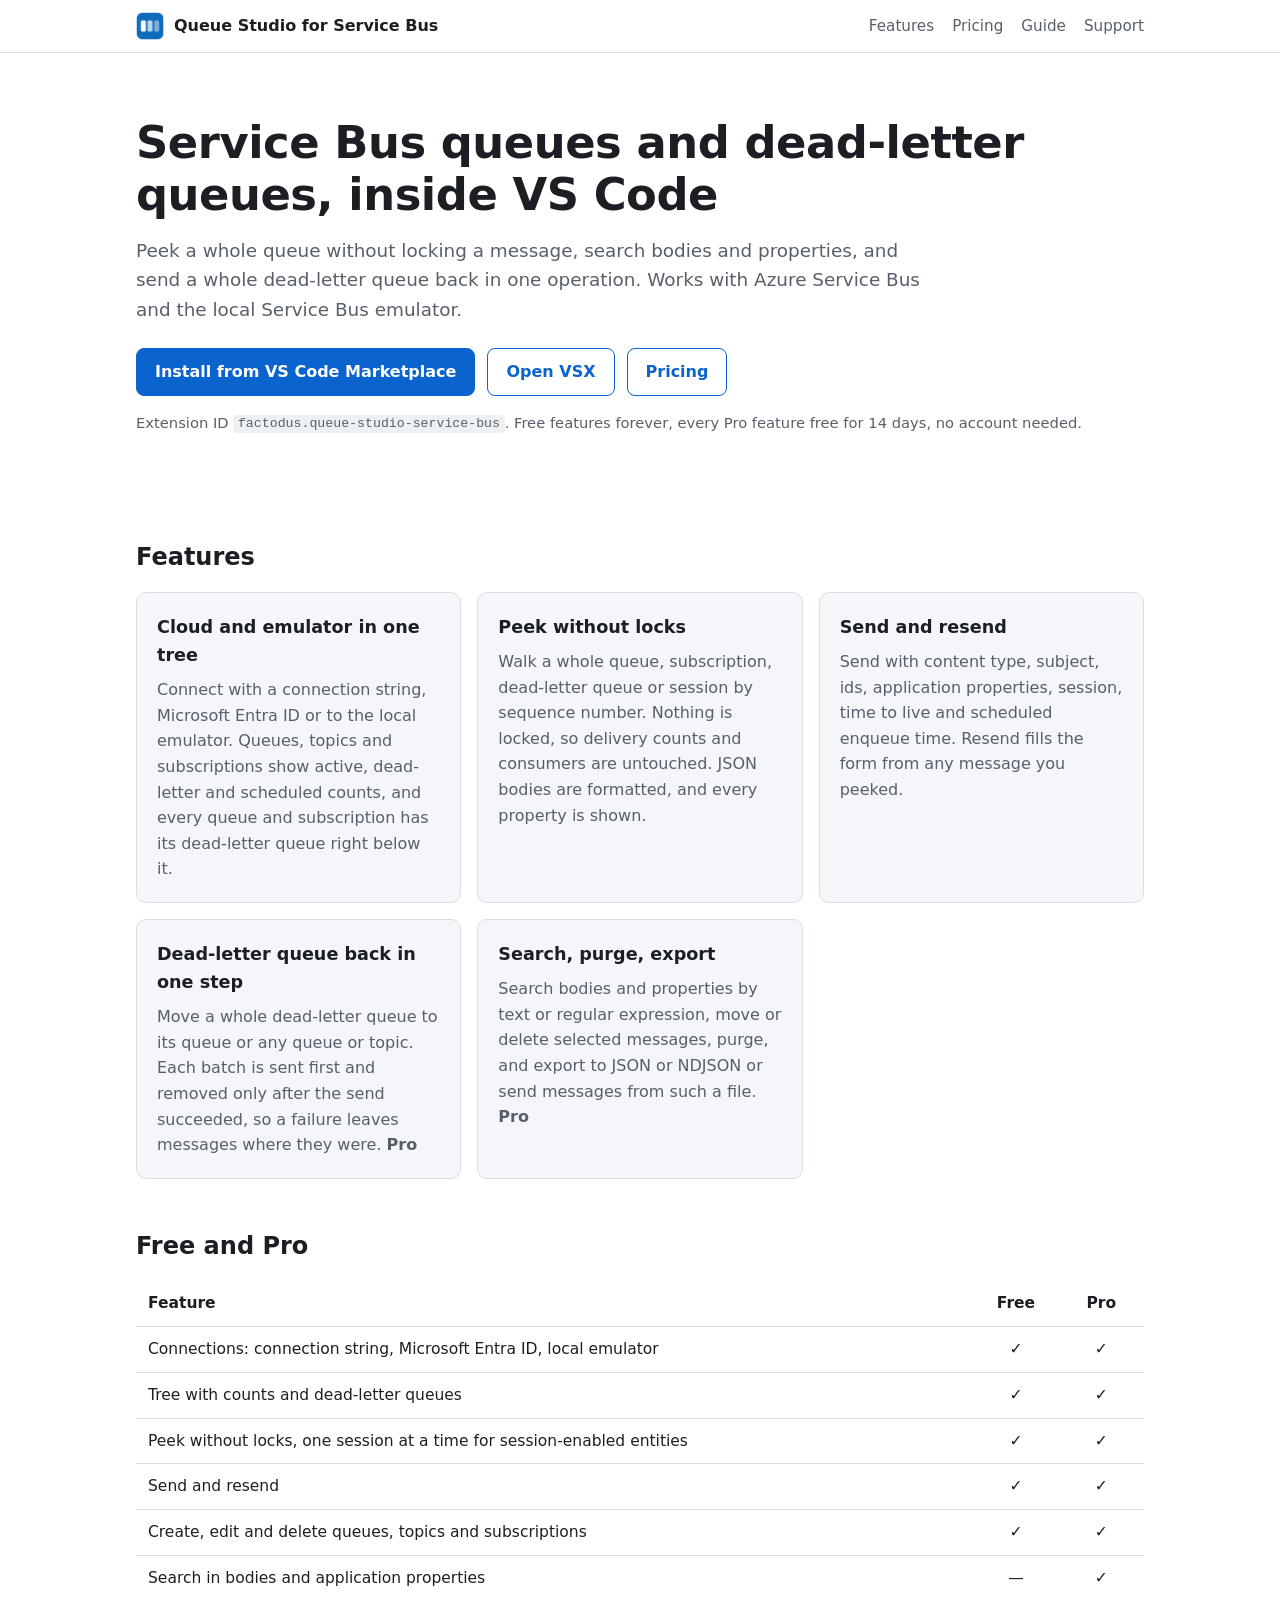
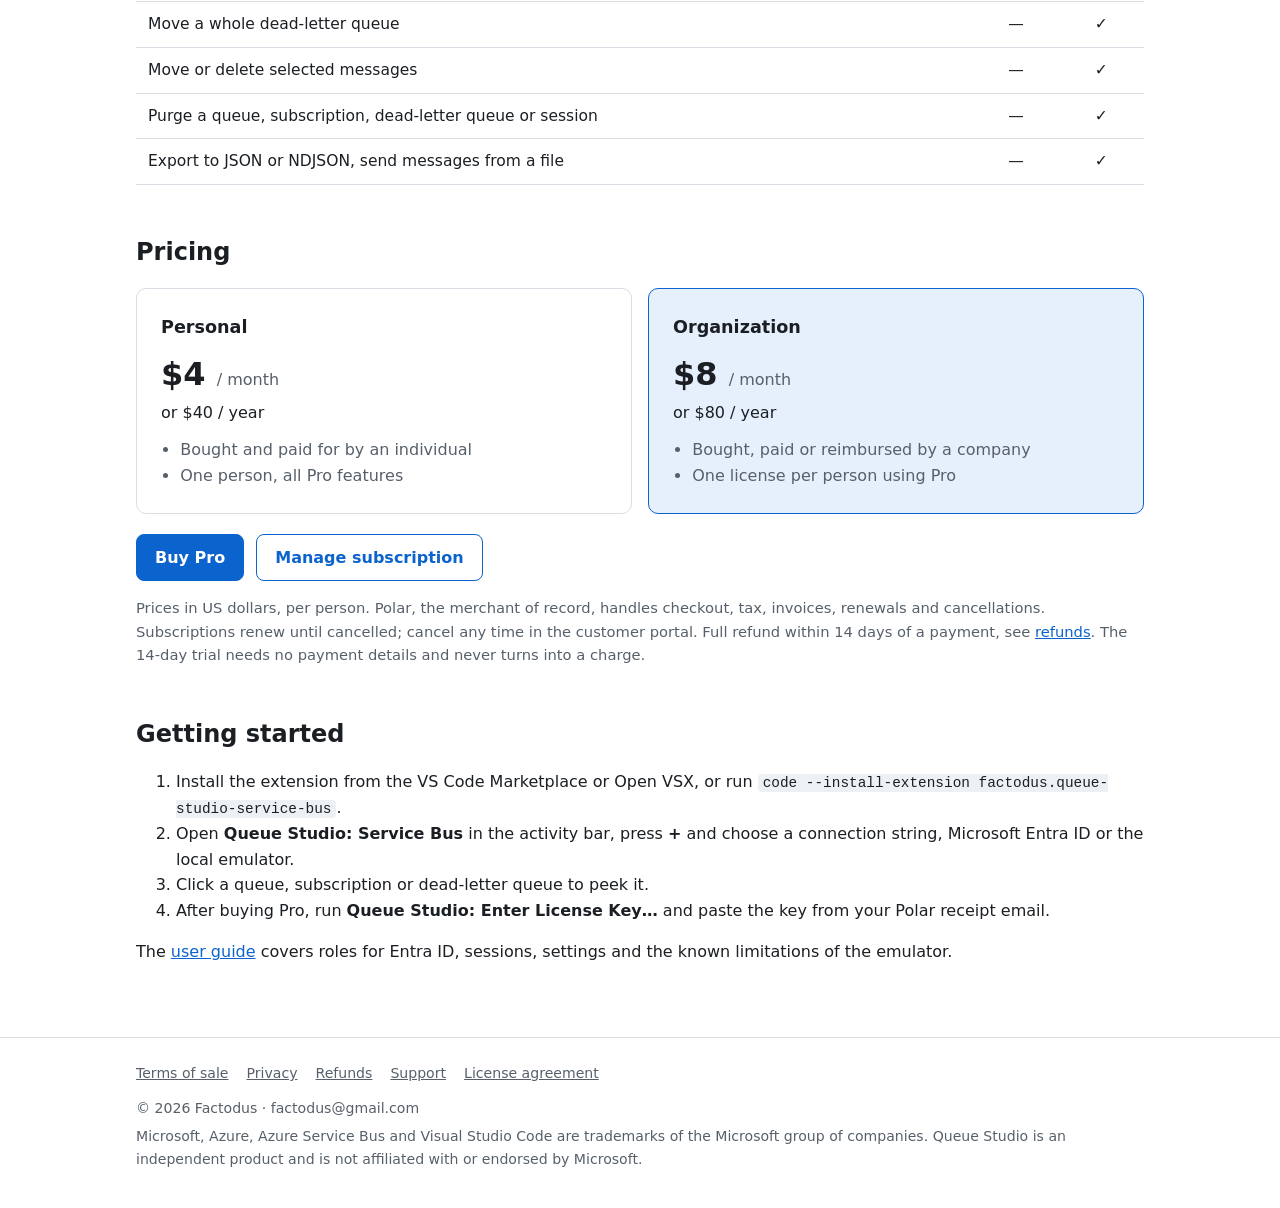
==== docs/servicebus/index.html @ fbdee4c8 "Service Bus website for GitHub Pages from /docs: landing with pricing, terms, privacy, refunds, supp" ====
<!doctype html>
<html lang="en">
<head>
<meta charset="utf-8">
<meta name="viewport" content="width=device-width, initial-scale=1">
<title>Queue Studio for Service Bus</title>
<meta name="description" content="A VS Code extension for Service Bus queues, topics and dead-letter queues: peek without locks, search, and move a whole dead-letter queue back in one operation.">
<link rel="icon" href="icon.png">
<link rel="stylesheet" href="style.css">
</head>
<body>
<header class="site">
  <div class="wrap">
    <a class="brand" href="./"><img src="icon.png" alt="">Queue Studio for Service Bus</a>
    <nav class="site">
      <a href="#features">Features</a>
      <a href="#pricing">Pricing</a>
      <a href="https://github.com/drbenzin/queue-studio-docs/blob/main/servicebus/README.md">Guide</a>
      <a href="support.html">Support</a>
    </nav>
  </div>
</header>

<main>
  <div class="wrap">
    <div class="hero">
      <h1>Service Bus queues and dead-letter queues, inside VS Code</h1>
      <p class="lead">Peek a whole queue without locking a message, search bodies and properties, and send a whole
        dead-letter queue back in one operation. Works with Azure Service Bus and the local Service Bus emulator.</p>
      <div class="actions">
        <a class="button primary" href="https://marketplace.visualstudio.com/items?itemName=factodus.queue-studio-service-bus">Install from VS Code Marketplace</a>
        <a class="button secondary" href="https://open-vsx.org/extension/factodus/queue-studio-service-bus">Open VSX</a>
        <a class="button secondary" href="#pricing">Pricing</a>
      </div>
      <p class="note">Extension ID <code>factodus.queue-studio-service-bus</code>. Free features forever, every Pro
        feature free for 14 days, no account needed.</p>
    </div>

    <section id="features">
      <h2>Features</h2>
      <div class="features">
        <div class="card">
          <h3>Cloud and emulator in one tree</h3>
          <p>Connect with a connection string, Microsoft Entra ID or to the local emulator. Queues, topics and
            subscriptions show active, dead-letter and scheduled counts, and every queue and subscription has its
            dead-letter queue right below it.</p>
        </div>
        <div class="card">
          <h3>Peek without locks</h3>
          <p>Walk a whole queue, subscription, dead-letter queue or session by sequence number. Nothing is locked, so
            delivery counts and consumers are untouched. JSON bodies are formatted, and every property is shown.</p>
        </div>
        <div class="card">
          <h3>Send and resend</h3>
          <p>Send with content type, subject, ids, application properties, session, time to live and scheduled
            enqueue time. Resend fills the form from any message you peeked.</p>
        </div>
        <div class="card">
          <h3>Dead-letter queue back in one step</h3>
          <p>Move a whole dead-letter queue to its queue or any queue or topic. Each batch is sent first and removed
            only after the send succeeded, so a failure leaves messages where they were. <strong>Pro</strong></p>
        </div>
        <div class="card">
          <h3>Search, purge, export</h3>
          <p>Search bodies and properties by text or regular expression, move or delete selected messages, purge,
            and export to JSON or NDJSON or send messages from such a file. <strong>Pro</strong></p>
        </div>
      </div>
    </section>

    <section id="compare">
      <h2>Free and Pro</h2>
      <div class="table-scroll">
        <table>
          <thead>
            <tr><th>Feature</th><th class="mark">Free</th><th class="mark">Pro</th></tr>
          </thead>
          <tbody>
            <tr><td>Connections: connection string, Microsoft Entra ID, local emulator</td><td class="mark">✓</td><td class="mark">✓</td></tr>
            <tr><td>Tree with counts and dead-letter queues</td><td class="mark">✓</td><td class="mark">✓</td></tr>
            <tr><td>Peek without locks, one session at a time for session-enabled entities</td><td class="mark">✓</td><td class="mark">✓</td></tr>
            <tr><td>Send and resend</td><td class="mark">✓</td><td class="mark">✓</td></tr>
            <tr><td>Create, edit and delete queues, topics and subscriptions</td><td class="mark">✓</td><td class="mark">✓</td></tr>
            <tr><td>Search in bodies and application properties</td><td class="mark">—</td><td class="mark">✓</td></tr>
            <tr><td>Move a whole dead-letter queue</td><td class="mark">—</td><td class="mark">✓</td></tr>
            <tr><td>Move or delete selected messages</td><td class="mark">—</td><td class="mark">✓</td></tr>
            <tr><td>Purge a queue, subscription, dead-letter queue or session</td><td class="mark">—</td><td class="mark">✓</td></tr>
            <tr><td>Export to JSON or NDJSON, send messages from a file</td><td class="mark">—</td><td class="mark">✓</td></tr>
          </tbody>
        </table>
      </div>
    </section>

    <section id="pricing">
      <h2>Pricing</h2>
      <div class="plans">
        <div class="plan">
          <h3>Personal</h3>
          <div class="price">$4 <small>/ month</small></div>
          <div>or $40 / year</div>
          <ul>
            <li>Bought and paid for by an individual</li>
            <li>One person, all Pro features</li>
          </ul>
        </div>
        <div class="plan highlight">
          <h3>Organization</h3>
          <div class="price">$8 <small>/ month</small></div>
          <div>or $80 / year</div>
          <ul>
            <li>Bought, paid or reimbursed by a company</li>
            <li>One license per person using Pro</li>
          </ul>
        </div>
      </div>
      <div class="actions">
        <!-- TODO(purchase-url): replace href with production.purchaseUrl from licensing.config.json of queue-studio-vscode once the Polar production checkout link exists. -->
        <a class="button primary" href="#pricing">Buy Pro</a>
        <a class="button secondary" href="https://polar.sh/factodus/portal">Manage subscription</a>
      </div>
      <p class="note">Prices in US dollars, per person. Polar, the merchant of record, handles checkout, tax, invoices,
        renewals and cancellations. Subscriptions renew until cancelled; cancel any time in the customer portal. Full
        refund within 14 days of a payment, see <a href="refunds.html">refunds</a>. The 14-day trial needs no payment
        details and never turns into a charge.</p>
    </section>

    <section id="start">
      <h2>Getting started</h2>
      <ol>
        <li>Install the extension from the VS Code Marketplace or Open VSX, or run
          <code>code --install-extension factodus.queue-studio-service-bus</code>.</li>
        <li>Open <strong>Queue Studio: Service Bus</strong> in the activity bar, press <strong>+</strong> and choose
          a connection string, Microsoft Entra ID or the local emulator.</li>
        <li>Click a queue, subscription or dead-letter queue to peek it.</li>
        <li>After buying Pro, run <strong>Queue Studio: Enter License Key…</strong> and paste the key from your Polar
          receipt email.</li>
      </ol>
      <p>The <a href="https://github.com/drbenzin/queue-studio-docs/blob/main/servicebus/README.md">user guide</a>
        covers roles for Entra ID, sessions, settings and the known limitations of the emulator.</p>
    </section>
  </div>
</main>

<footer class="site">
  <div class="wrap">
    <nav>
      <a href="terms.html">Terms of sale</a>
      <a href="privacy.html">Privacy</a>
      <a href="refunds.html">Refunds</a>
      <a href="support.html">Support</a>
      <a href="https://github.com/drbenzin/queue-studio-docs/blob/main/servicebus/EULA.md">License agreement</a>
    </nav>
    <p>© 2026 Factodus · factodus@gmail.com</p>
    <p>Microsoft, Azure, Azure Service Bus and Visual Studio Code are trademarks of the Microsoft group of companies.
      Queue Studio is an independent product and is not affiliated with or endorsed by Microsoft.</p>
  </div>
</footer>
</body>
</html>
---- docs/servicebus/style.css ----
:root {
  color-scheme: light dark;
  --bg: #ffffff;
  --bg-soft: #f4f6f9;
  --text: #1b1f24;
  --muted: #57606a;
  --border: #d8dee4;
  --accent: #0b63ce;
  --accent-text: #ffffff;
  --accent-soft: #e6f0fc;
  --code-bg: #eef1f4;
  --radius: 10px;
  --max: 1040px;
  --font: system-ui, -apple-system, "Segoe UI", Roboto, "Helvetica Neue", Arial, sans-serif;
  --mono: ui-monospace, SFMono-Regular, Consolas, "Liberation Mono", Menlo, monospace;
}

@media (prefers-color-scheme: dark) {
  :root {
    --bg: #0f1216;
    --bg-soft: #171b21;
    --text: #e6e9ed;
    --muted: #9aa4af;
    --border: #2b323b;
    --accent: #4c9bff;
    --accent-text: #0b1320;
    --accent-soft: #15253a;
    --code-bg: #1d232b;
  }
}

* { box-sizing: border-box; }

html { -webkit-text-size-adjust: 100%; }

body {
  margin: 0;
  background: var(--bg);
  color: var(--text);
  font: 16px/1.6 var(--font);
}

a { color: var(--accent); }

code {
  font-family: var(--mono);
  font-size: 0.9em;
  background: var(--code-bg);
  padding: 0.1em 0.35em;
  border-radius: 4px;
  overflow-wrap: anywhere;
}

.wrap {
  max-width: var(--max);
  margin: 0 auto;
  padding: 0 16px;
}

header.site {
  border-bottom: 1px solid var(--border);
}

header.site .wrap {
  display: flex;
  flex-wrap: wrap;
  align-items: center;
  justify-content: space-between;
  gap: 8px 24px;
  padding-top: 12px;
  padding-bottom: 12px;
}

.brand {
  display: flex;
  align-items: center;
  gap: 10px;
  color: var(--text);
  font-weight: 600;
  text-decoration: none;
}

.brand img { width: 28px; height: 28px; }

nav.site {
  display: flex;
  flex-wrap: wrap;
  gap: 4px 18px;
  font-size: 0.95rem;
}

nav.site a { color: var(--muted); text-decoration: none; }
nav.site a:hover, nav.site a[aria-current="page"] { color: var(--text); }

main { padding: 40px 0 56px; }

.hero { padding: 24px 0 40px; }

.hero h1 {
  font-size: clamp(1.9rem, 5vw, 2.8rem);
  line-height: 1.15;
  margin: 0 0 16px;
  letter-spacing: -0.01em;
}

.hero p.lead {
  font-size: 1.15rem;
  color: var(--muted);
  max-width: 44em;
  margin: 0 0 24px;
}

.actions { display: flex; flex-wrap: wrap; gap: 12px; }

.button {
  display: inline-block;
  padding: 10px 18px;
  border-radius: 8px;
  border: 1px solid var(--accent);
  font-weight: 600;
  text-decoration: none;
  text-align: center;
}

.button.primary { background: var(--accent); color: var(--accent-text); }
.button.secondary { color: var(--accent); background: transparent; }

.note { color: var(--muted); font-size: 0.92rem; }

section { margin-top: 48px; }

h2 { font-size: 1.5rem; margin: 0 0 16px; }
h3 { font-size: 1.1rem; margin: 0 0 8px; }

.features {
  display: grid;
  grid-template-columns: repeat(auto-fit, minmax(260px, 1fr));
  gap: 16px;
}

.card {
  background: var(--bg-soft);
  border: 1px solid var(--border);
  border-radius: var(--radius);
  padding: 20px;
}

.card p { margin: 0; color: var(--muted); }

.table-scroll { overflow-x: auto; }

table {
  width: 100%;
  border-collapse: collapse;
  font-size: 0.97rem;
}

th, td {
  text-align: left;
  padding: 10px 12px;
  border-bottom: 1px solid var(--border);
  vertical-align: top;
}

th { font-weight: 600; }
td.mark, th.mark { text-align: center; width: 5.5em; }

.plans {
  display: grid;
  grid-template-columns: repeat(auto-fit, minmax(260px, 1fr));
  gap: 16px;
  margin-bottom: 20px;
}

.plan {
  border: 1px solid var(--border);
  border-radius: var(--radius);
  padding: 24px;
  display: flex;
  flex-direction: column;
  gap: 8px;
}

.plan.highlight { border-color: var(--accent); background: var(--accent-soft); }

.price { font-size: 2rem; font-weight: 700; line-height: 1.1; }
.price small { font-size: 1rem; font-weight: 400; color: var(--muted); }
.plan ul { margin: 4px 0 0; padding-left: 1.2em; color: var(--muted); }

.doc { max-width: 46em; }
.doc h1 { font-size: clamp(1.7rem, 4vw, 2.2rem); line-height: 1.2; margin: 0 0 8px; }
.doc h2 { margin-top: 32px; font-size: 1.25rem; }
.doc ul, .doc ol { padding-left: 1.3em; }
.doc li { margin: 4px 0; }

footer.site {
  border-top: 1px solid var(--border);
  padding: 24px 0 32px;
  color: var(--muted);
  font-size: 0.88rem;
}

footer.site nav { display: flex; flex-wrap: wrap; gap: 4px 18px; margin-bottom: 12px; }
footer.site a { color: var(--muted); }
footer.site p { margin: 6px 0; }
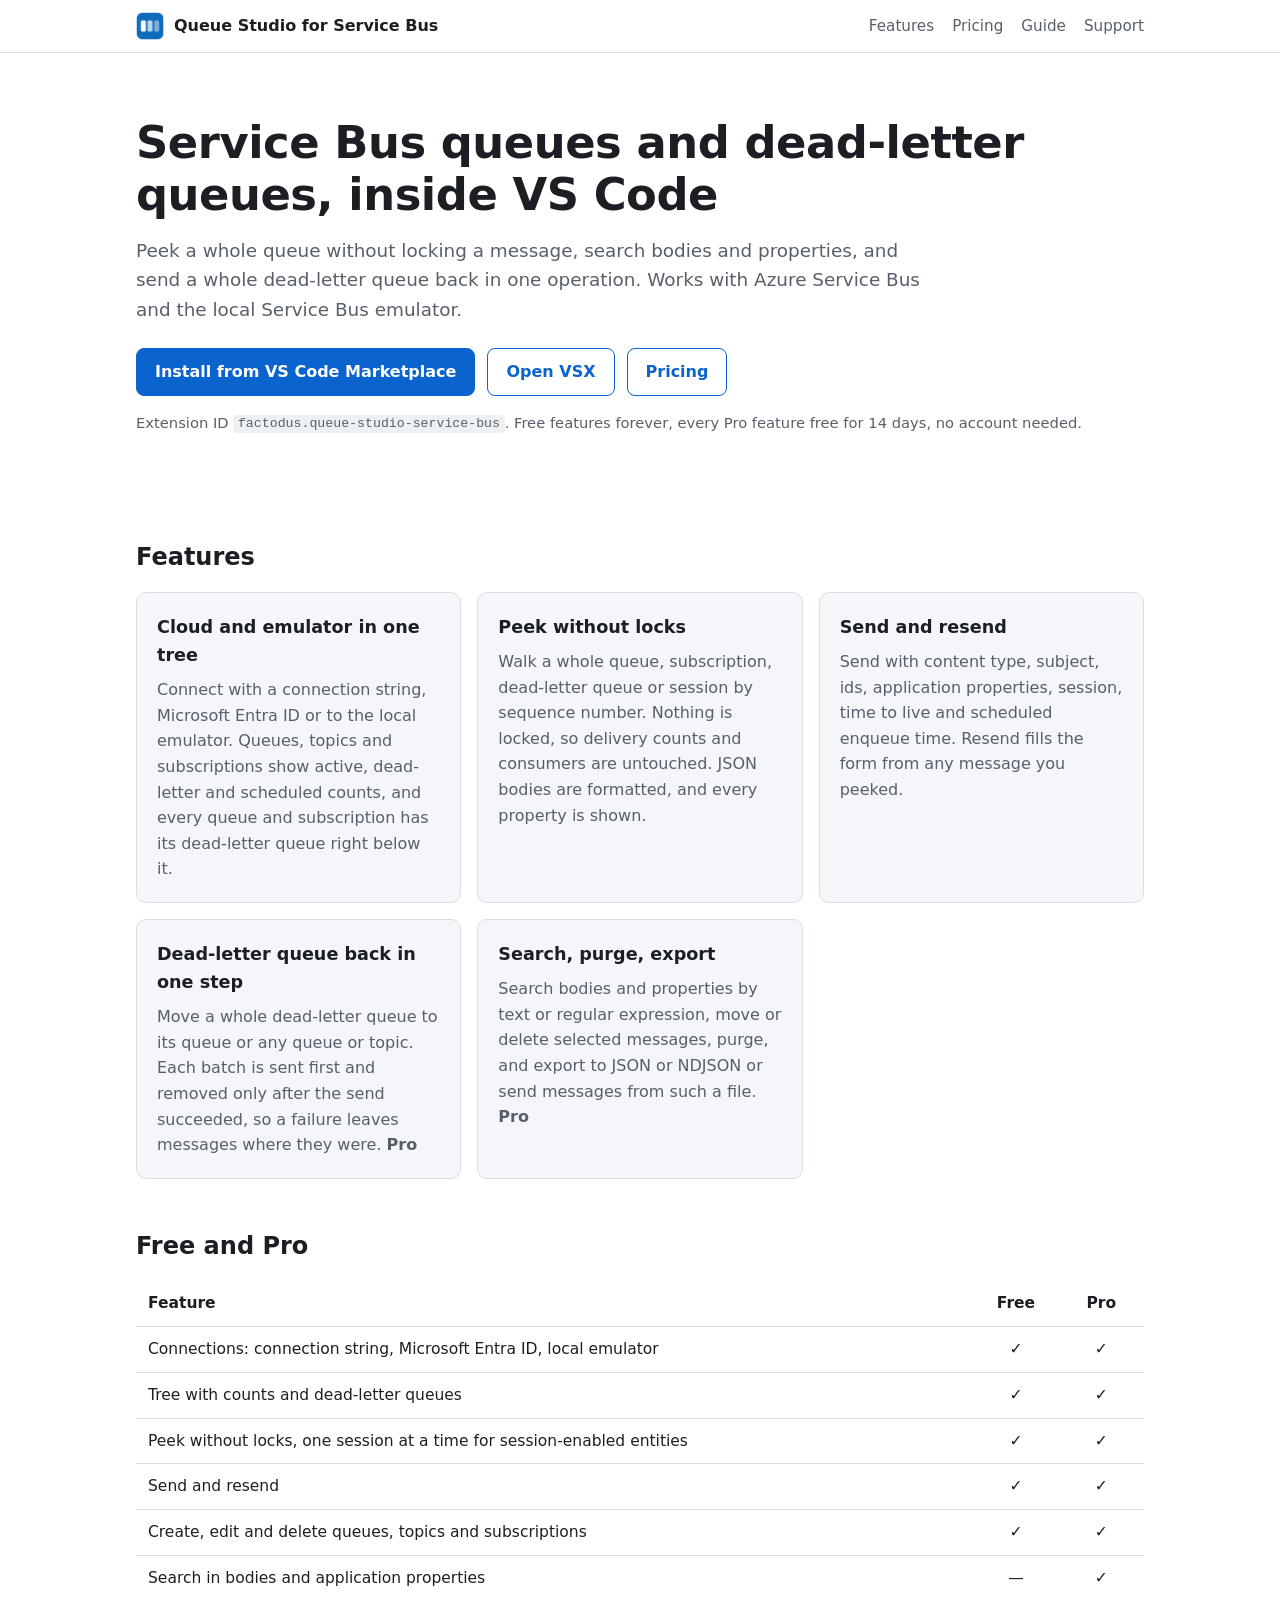
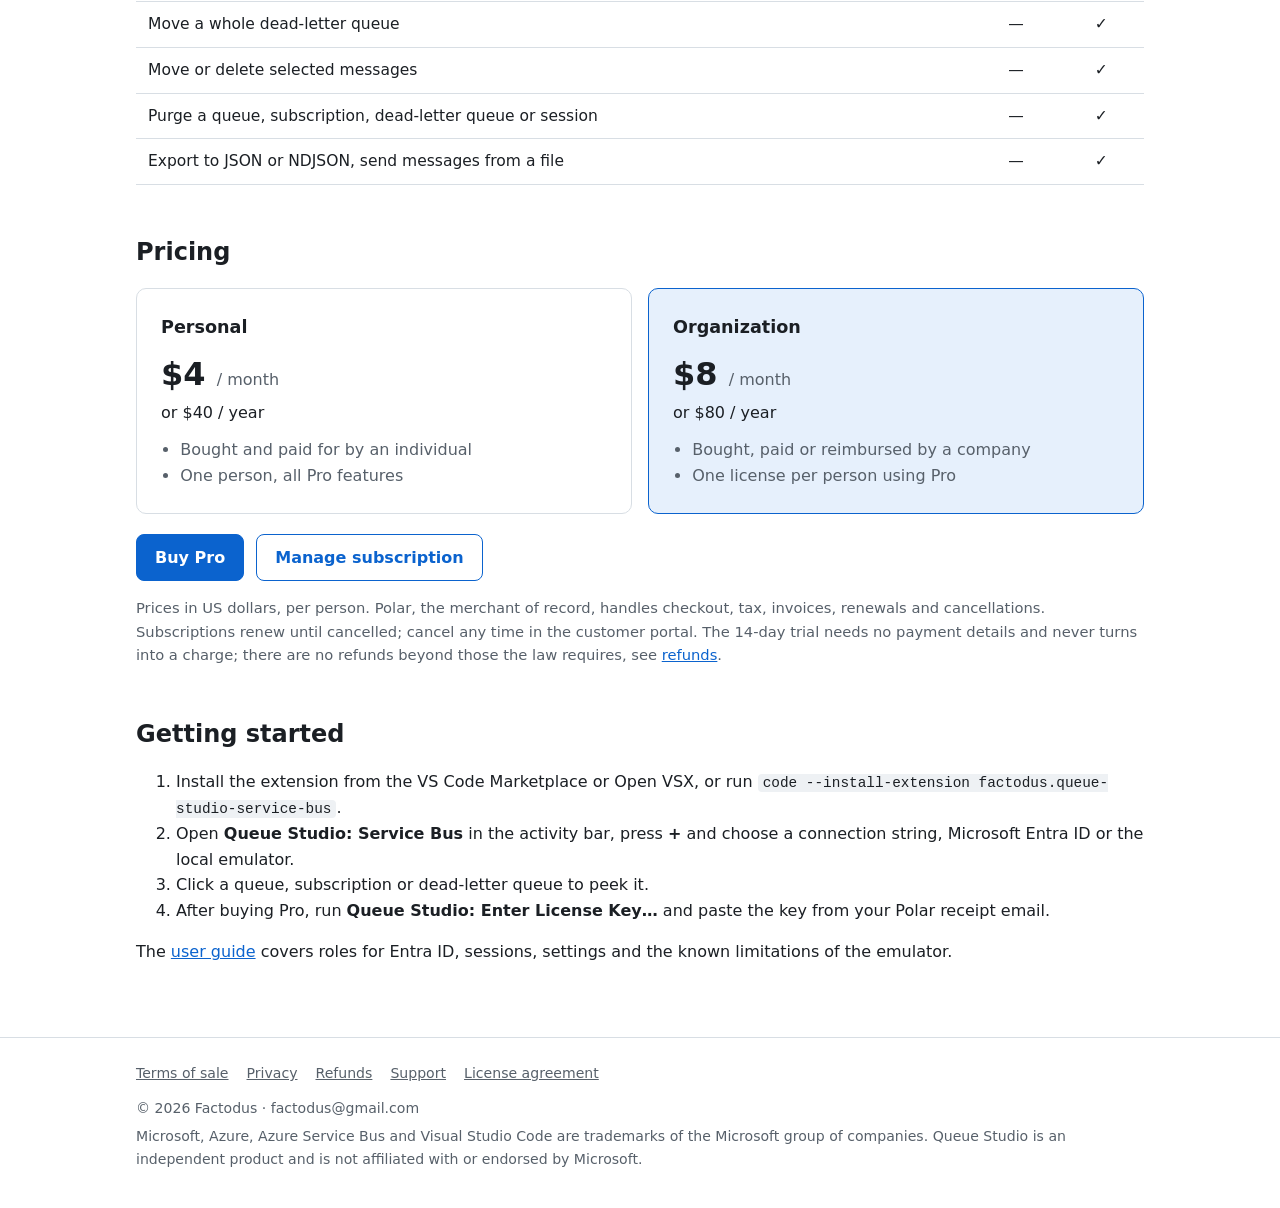
==== commit cb17c6a8: "Service Bus: trial instead of refunds, three machines per key" ====
--- a/docs/servicebus/index.html
+++ b/docs/servicebus/index.html
@@ -119,9 +119,9 @@
         <a class="button secondary" href="https://polar.sh/factodus/portal">Manage subscription</a>
       </div>
       <p class="note">Prices in US dollars, per person. Polar, the merchant of record, handles checkout, tax, invoices,
-        renewals and cancellations. Subscriptions renew until cancelled; cancel any time in the customer portal. Full
-        refund within 14 days of a payment, see <a href="refunds.html">refunds</a>. The 14-day trial needs no payment
-        details and never turns into a charge.</p>
+        renewals and cancellations. Subscriptions renew until cancelled; cancel any time in the customer portal. The
+        14-day trial needs no payment details and never turns into a charge; there are no refunds beyond those the
+        law requires, see <a href="refunds.html">refunds</a>.</p>
     </section>
 
     <section id="start">
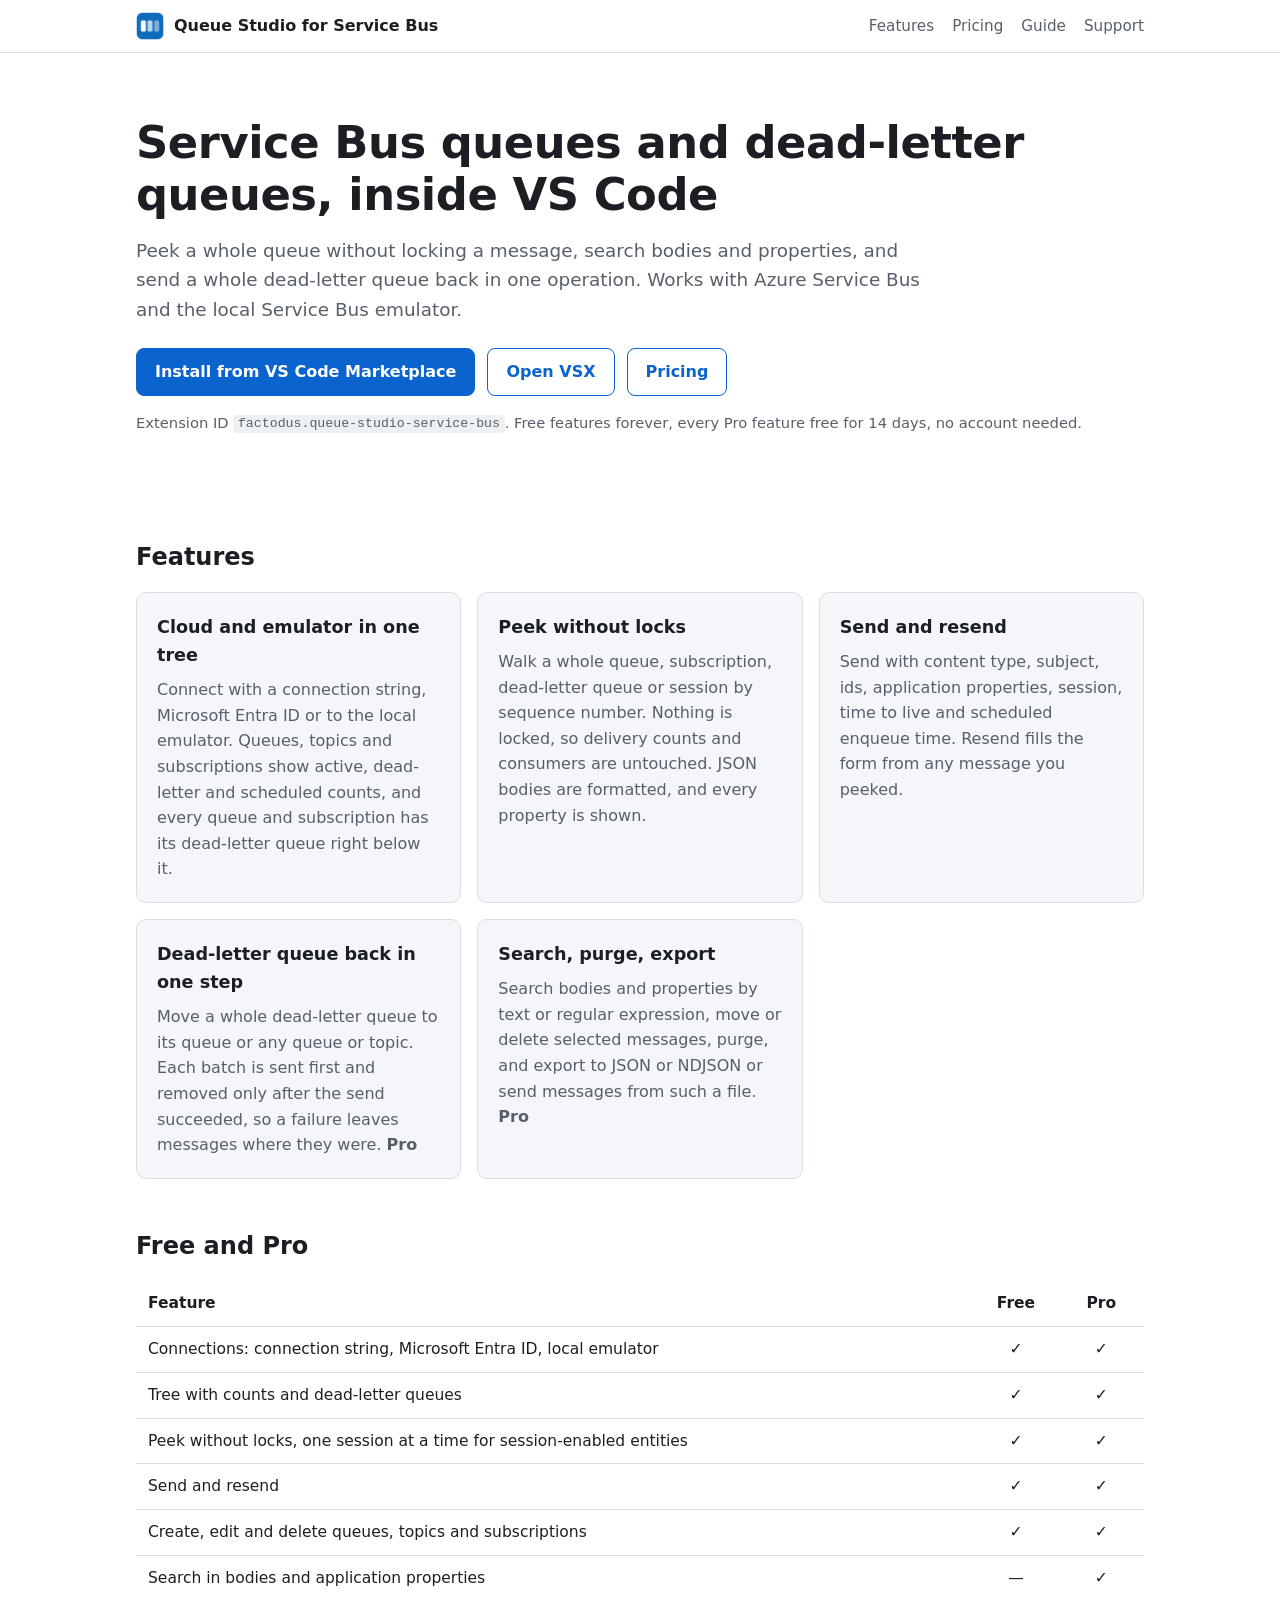
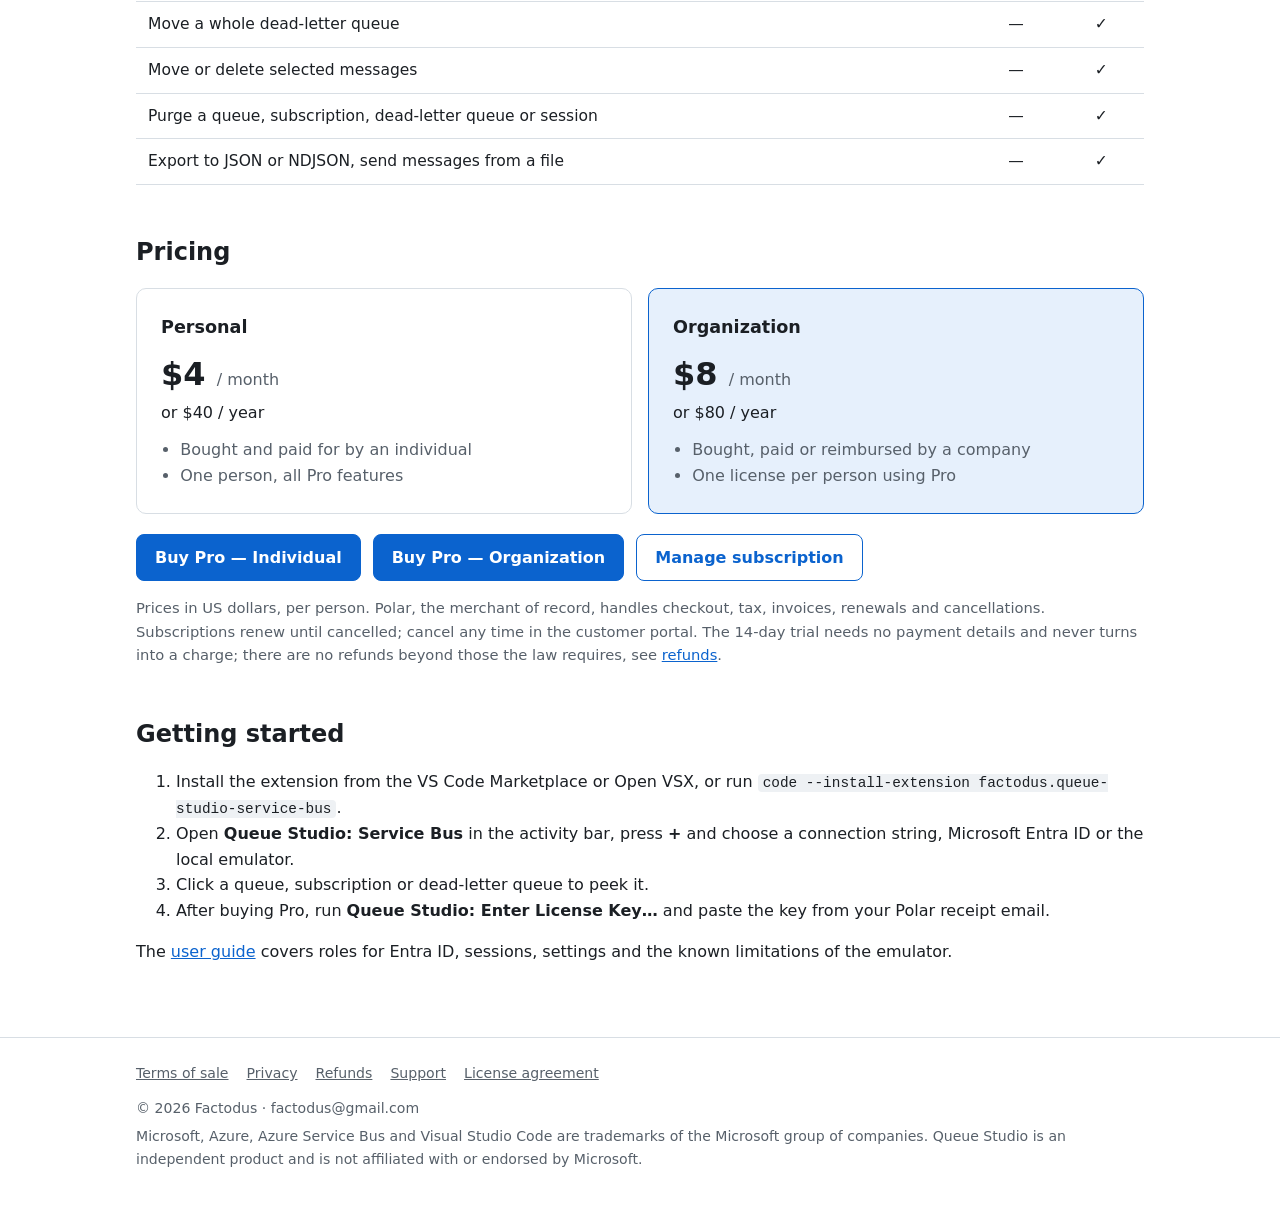
==== commit 61038ab7: "Service Bus: production checkout links" ====
--- a/docs/servicebus/index.html
+++ b/docs/servicebus/index.html
@@ -114,8 +114,8 @@
         </div>
       </div>
       <div class="actions">
-        <!-- TODO(purchase-url): replace href with production.purchaseUrl from licensing.config.json of queue-studio-vscode once the Polar production checkout link exists. -->
-        <a class="button primary" href="#pricing">Buy Pro</a>
+        <a class="button primary" href="https://buy.polar.sh/polar_cl_yC0Lf1xzwPUruwtqKIi0EPUvWp01wstoV5U4q4UPphe">Buy Pro — Individual</a>
+        <a class="button primary" href="https://buy.polar.sh/polar_cl_X8V7xfaUEL4TWr4seEx1vsEqbwVTK2GKVtiDS3iJZjh">Buy Pro — Organization</a>
         <a class="button secondary" href="https://polar.sh/factodus/portal">Manage subscription</a>
       </div>
       <p class="note">Prices in US dollars, per person. Polar, the merchant of record, handles checkout, tax, invoices,
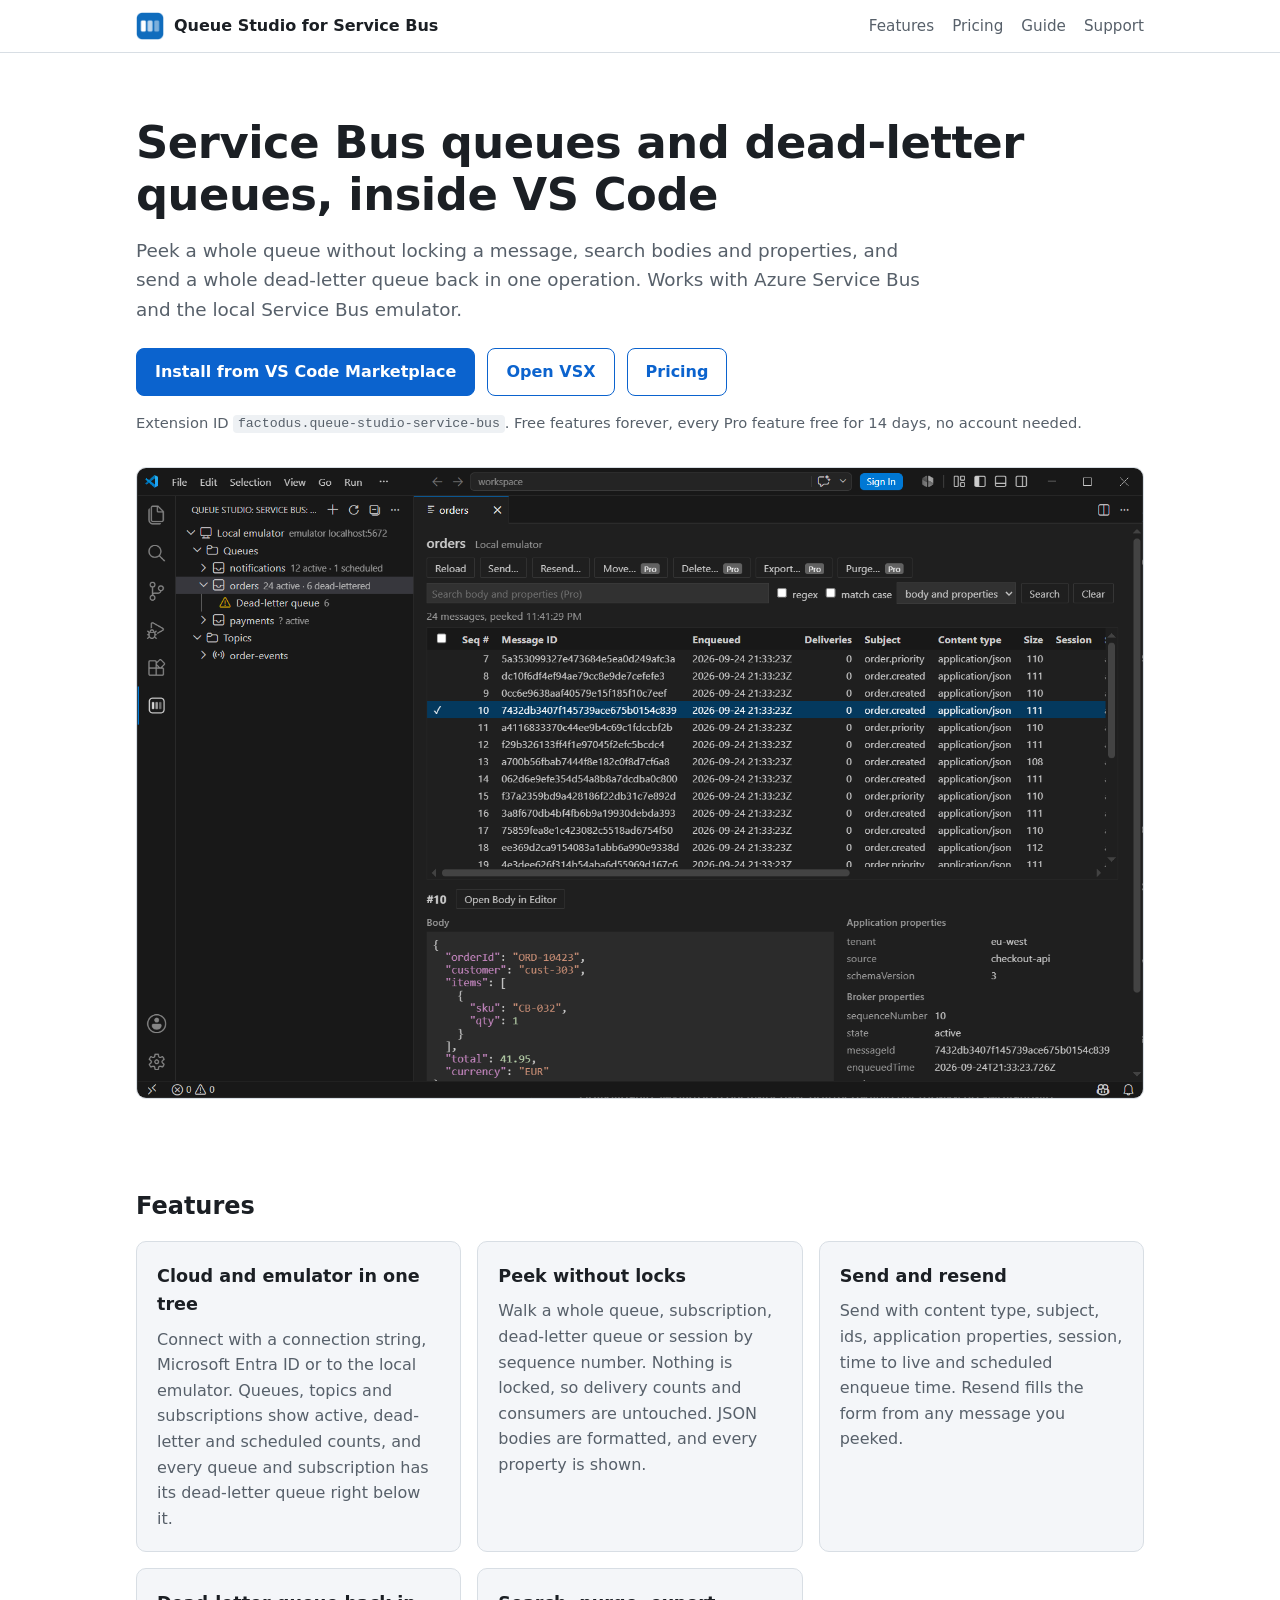
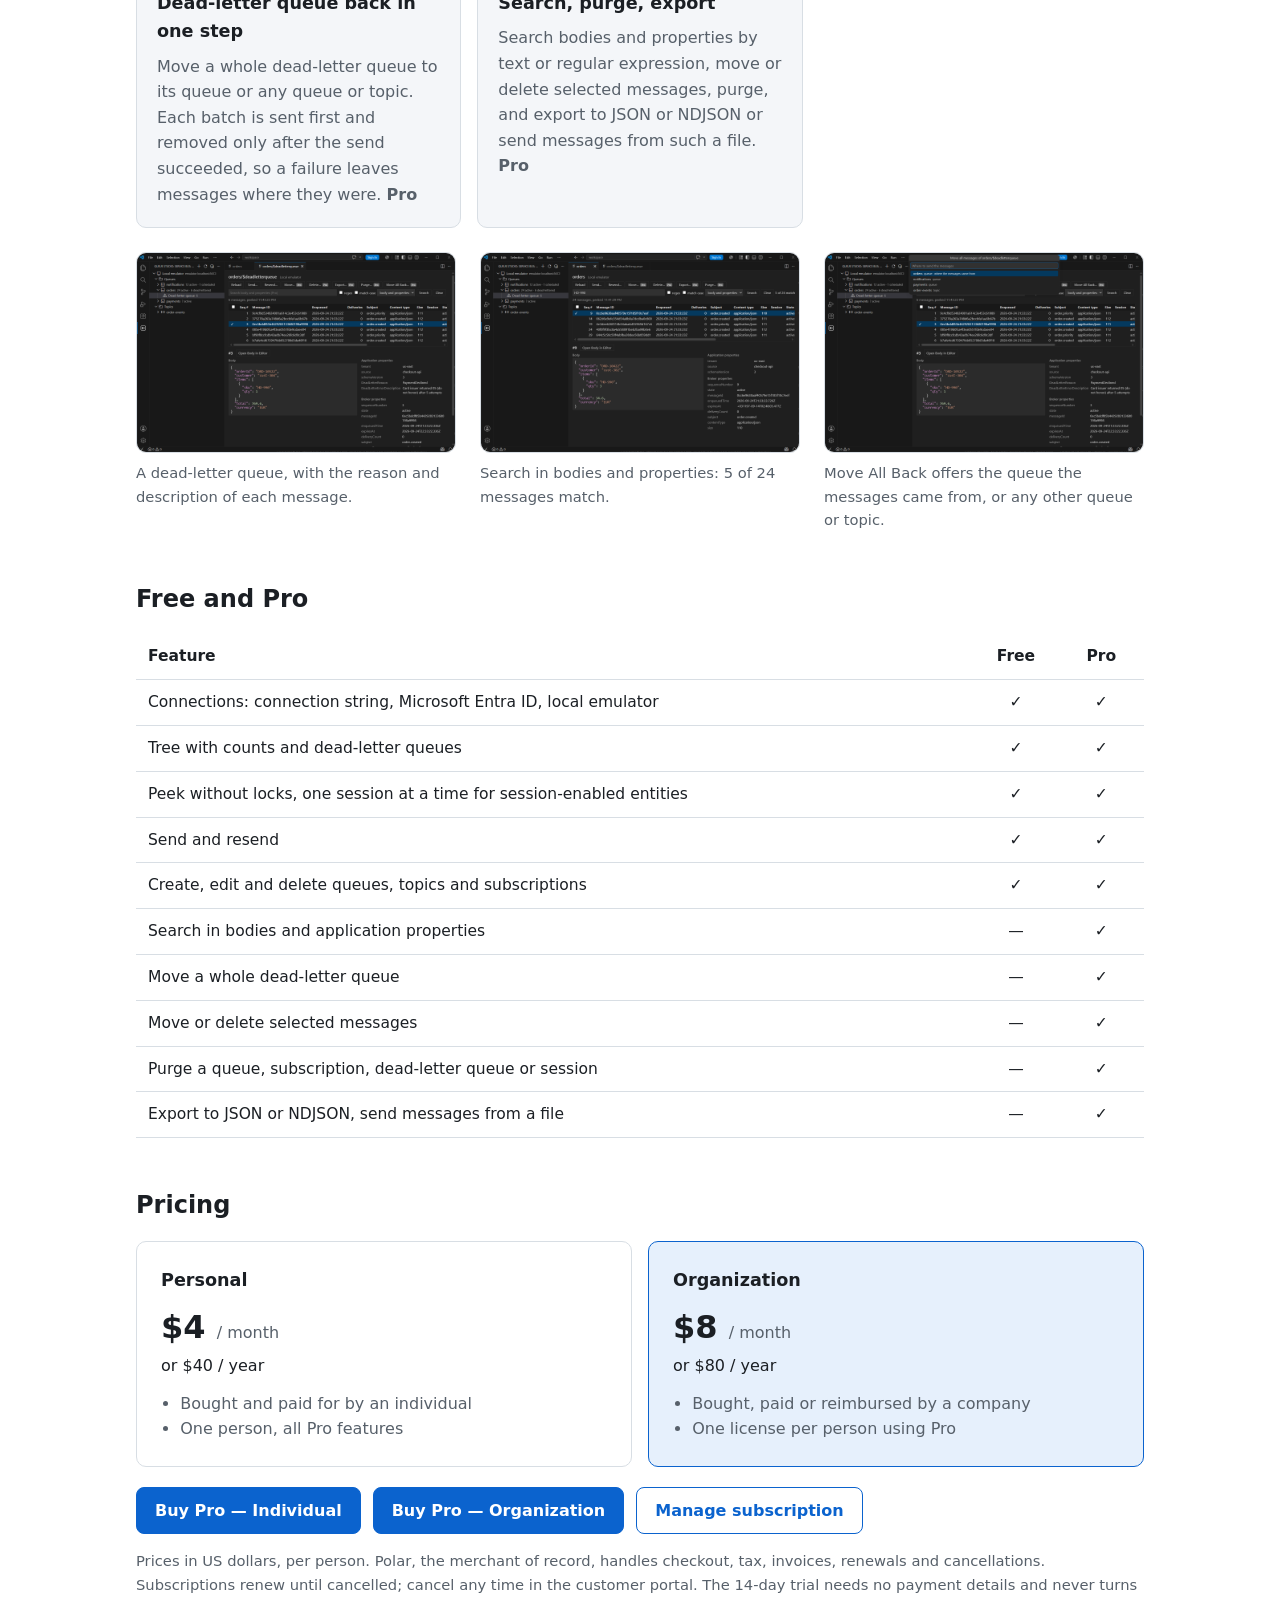
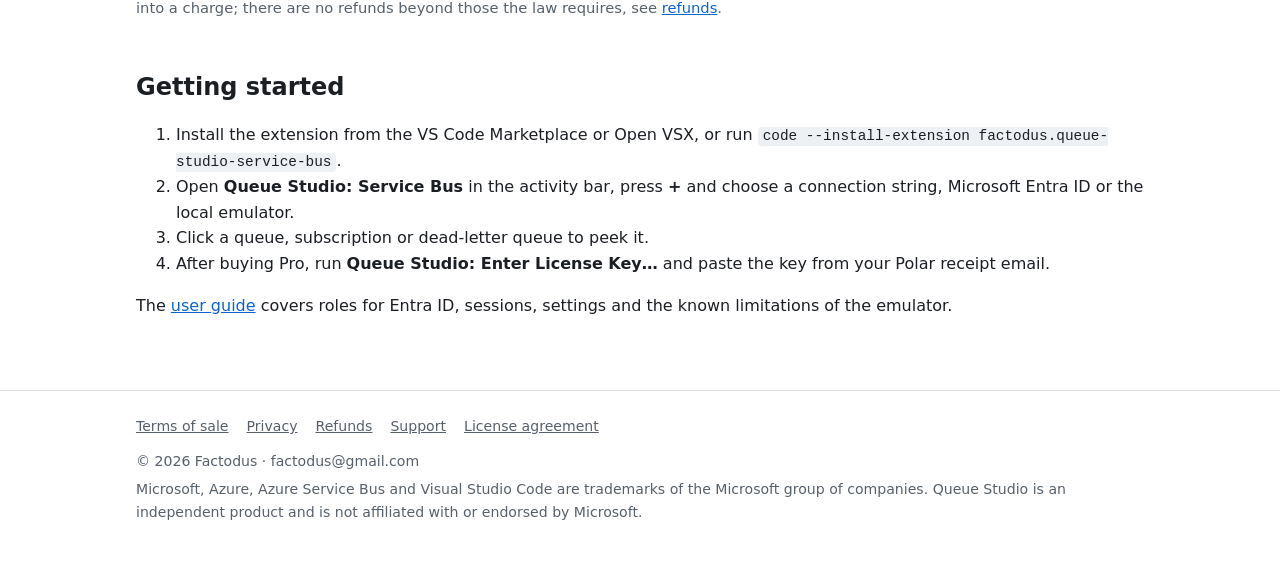
==== commit 6b55944c: "Service Bus: screenshots on the website and in the guide Four screenshots of the extension against t" ====
--- a/docs/servicebus/index.html
+++ b/docs/servicebus/index.html
@@ -34,6 +34,10 @@
       </div>
       <p class="note">Extension ID <code>factodus.queue-studio-service-bus</code>. Free features forever, every Pro
         feature free for 14 days, no account needed.</p>
+      <figure class="shot">
+        <img src="images/01-messages.png" width="1584" height="992" loading="lazy" decoding="async"
+          alt="VS Code with the Queue Studio tree of an emulator namespace and the peeked messages of the orders queue: a table of 24 messages and, below it, the formatted JSON body and the properties of the selected one">
+      </figure>
     </div>
 
     <section id="features">
@@ -65,6 +69,23 @@
           <p>Search bodies and properties by text or regular expression, move or delete selected messages, purge,
             and export to JSON or NDJSON or send messages from such a file. <strong>Pro</strong></p>
         </div>
+      </div>
+      <div class="shots">
+        <figure class="shot">
+          <img src="images/02-dead-letter.png" width="1584" height="992" loading="lazy" decoding="async"
+            alt="The dead-letter queue of orders with six messages; the detail pane shows the dead-letter reason PaymentDeclined and its description next to the body">
+          <figcaption>A dead-letter queue, with the reason and description of each message.</figcaption>
+        </figure>
+        <figure class="shot">
+          <img src="images/03-search.png" width="1584" height="992" loading="lazy" decoding="async"
+            alt="A search for HD-990 in the bodies and properties of the orders queue, showing 5 of 24 messages">
+          <figcaption>Search in bodies and properties: 5 of 24 messages match.</figcaption>
+        </figure>
+        <figure class="shot">
+          <img src="images/04-move-dead-letters.png" width="1584" height="992" loading="lazy" decoding="async"
+            alt="Move All Back on the orders dead-letter queue asks where to send the messages, with the orders queue they came from first, then the other queues and topics">
+          <figcaption>Move All Back offers the queue the messages came from, or any other queue or topic.</figcaption>
+        </figure>
       </div>
     </section>
 
--- a/docs/servicebus/style.css
+++ b/docs/servicebus/style.css
@@ -147,6 +147,25 @@
 
 .card p { margin: 0; color: var(--muted); }
 
+.shots {
+  display: grid;
+  grid-template-columns: repeat(auto-fit, minmax(min(300px, 100%), 1fr));
+  gap: 24px;
+  margin-top: 24px;
+}
+
+figure.shot { margin: 0; }
+.hero figure.shot { margin-top: 32px; }
+
+figure.shot img {
+  display: block;
+  width: 100%;
+  height: auto;
+  border: 1px solid var(--border);
+  border-radius: var(--radius);
+}
+
+figure.shot figcaption { margin-top: 8px; color: var(--muted); font-size: 0.92rem; }
 .table-scroll { overflow-x: auto; }
 
 table {
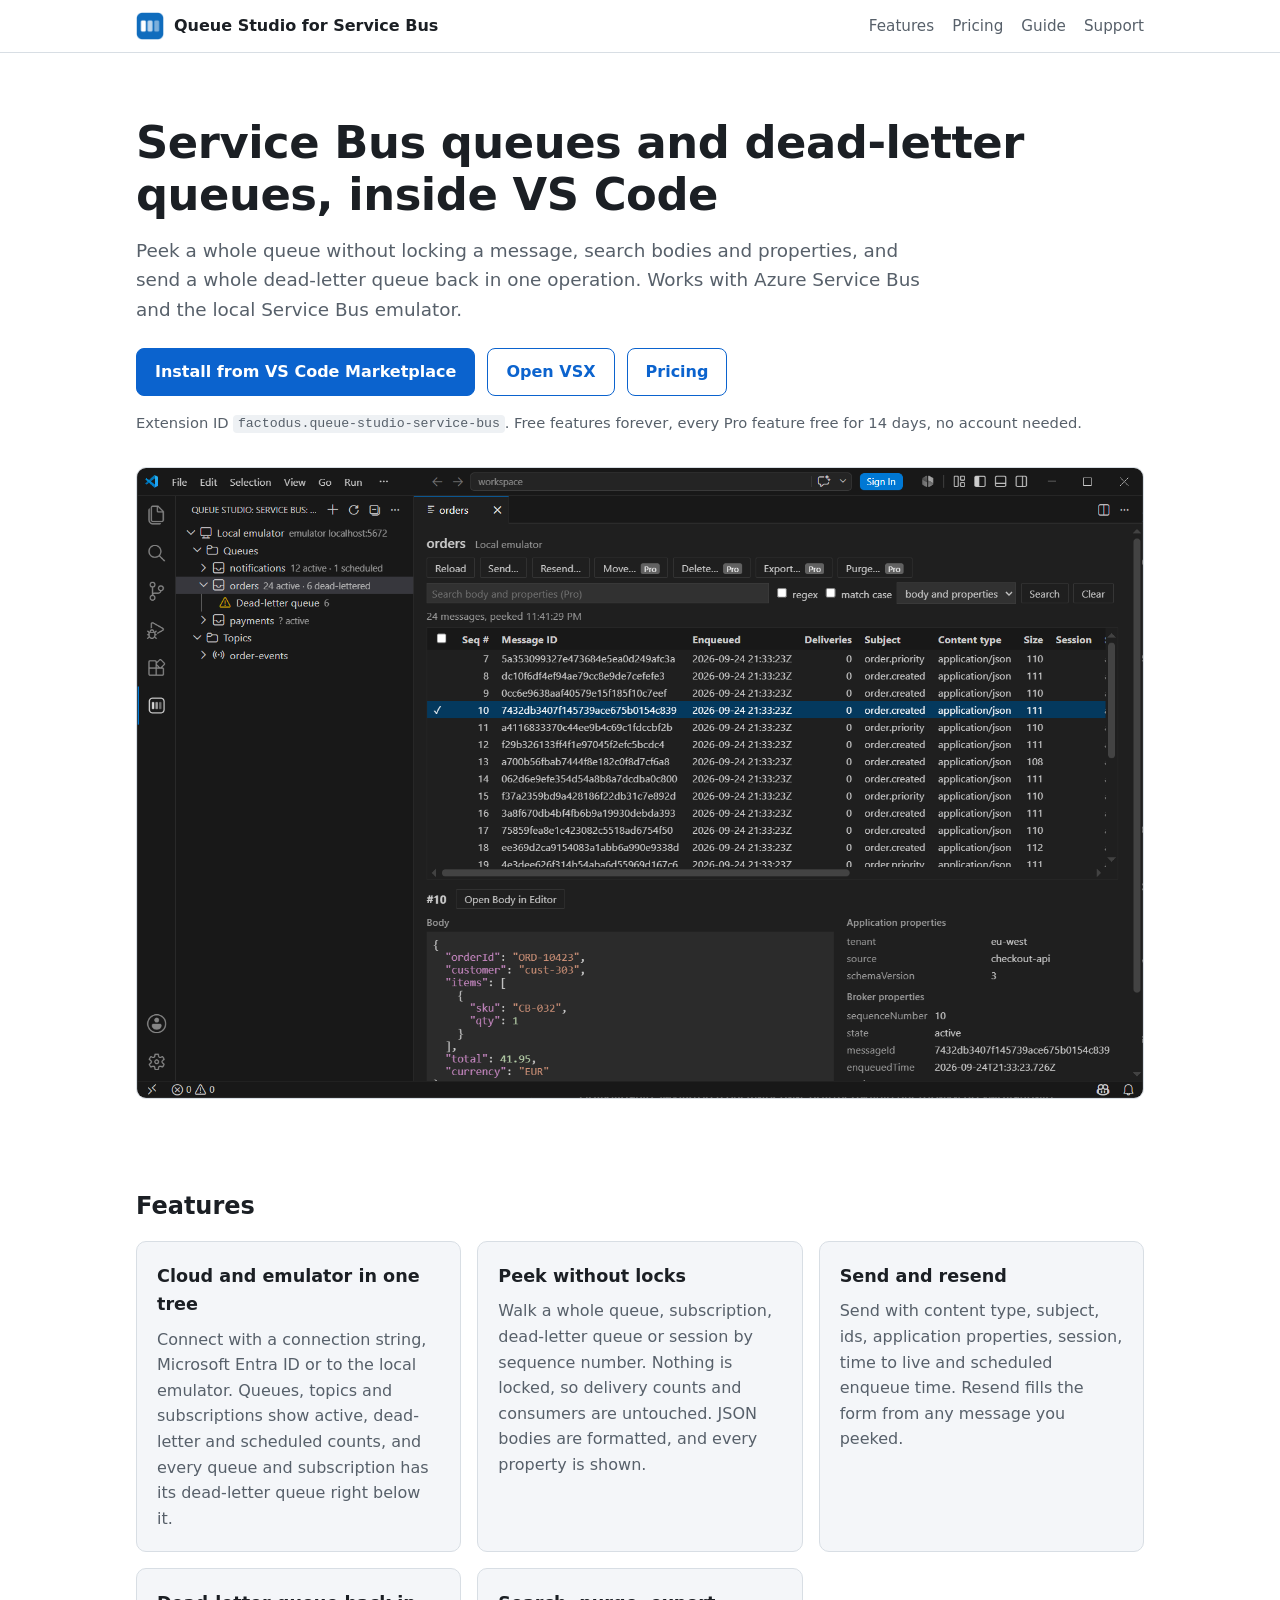
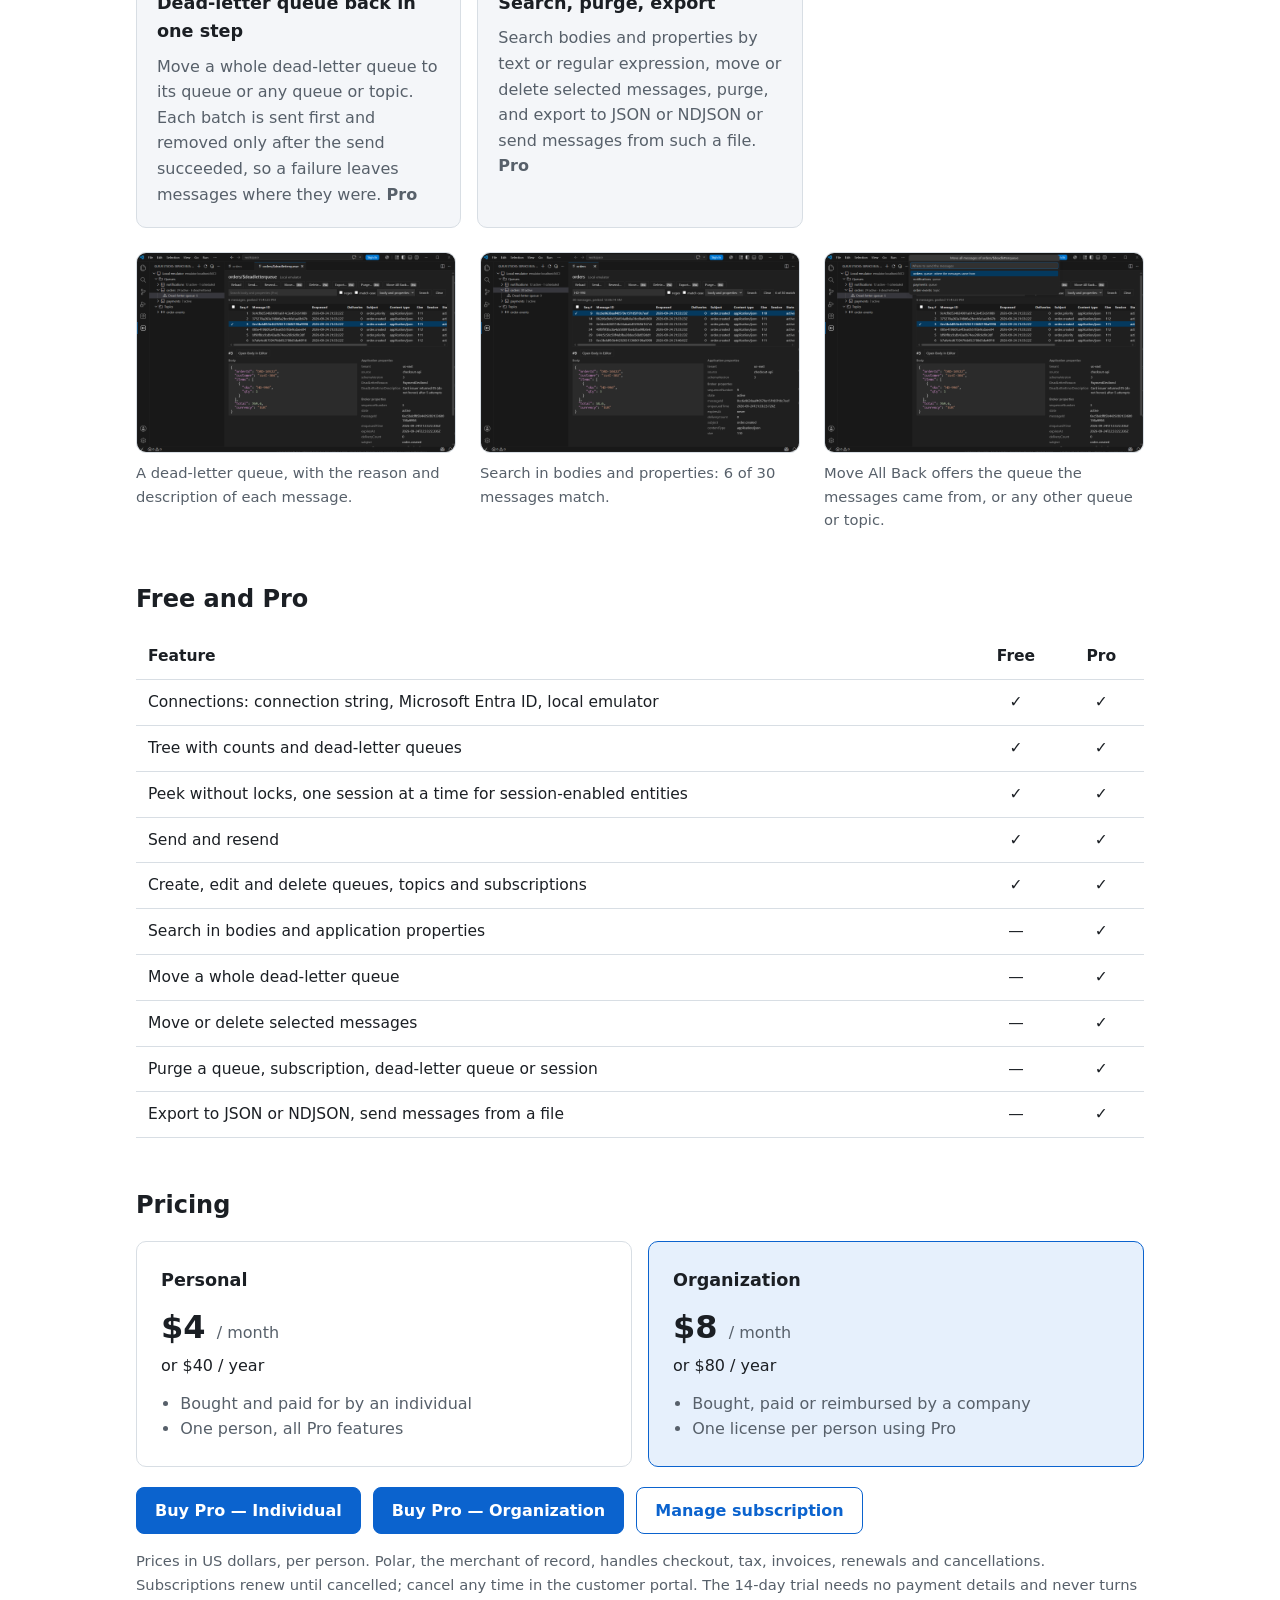
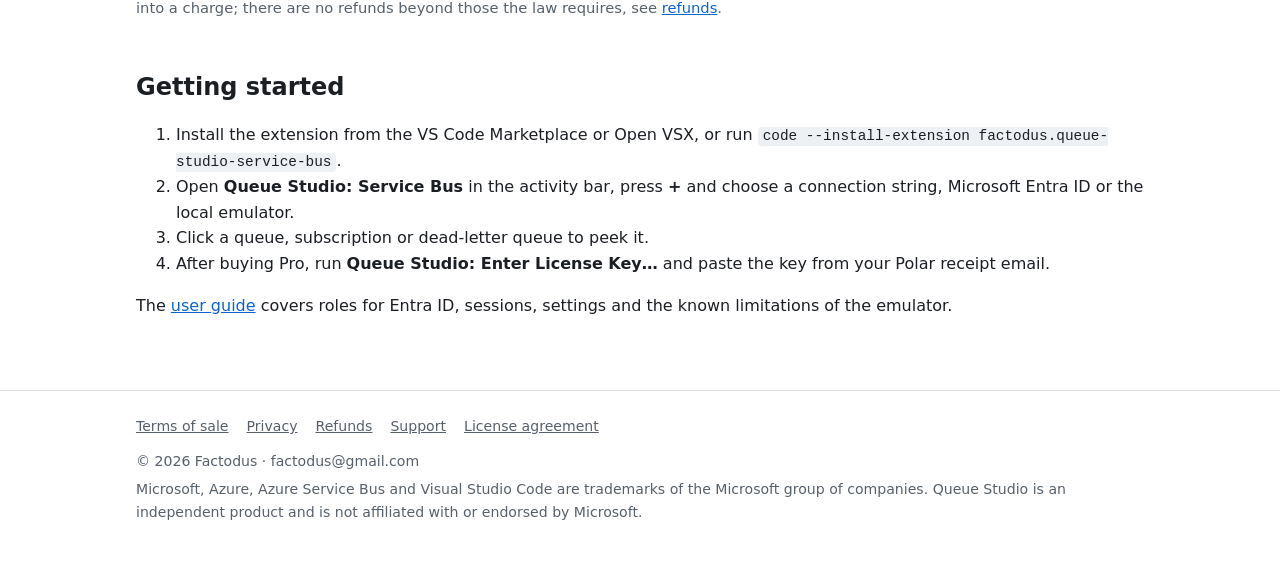
==== commit 6edb5a2b: "Service Bus: search screenshot after the expiry fix" ====
--- a/docs/servicebus/index.html
+++ b/docs/servicebus/index.html
@@ -78,8 +78,8 @@
         </figure>
         <figure class="shot">
           <img src="images/03-search.png" width="1584" height="992" loading="lazy" decoding="async"
-            alt="A search for HD-990 in the bodies and properties of the orders queue, showing 5 of 24 messages">
-          <figcaption>Search in bodies and properties: 5 of 24 messages match.</figcaption>
+            alt="A search for HD-990 in the bodies and properties of the orders queue, showing 6 of 30 messages">
+          <figcaption>Search in bodies and properties: 6 of 30 messages match.</figcaption>
         </figure>
         <figure class="shot">
           <img src="images/04-move-dead-letters.png" width="1584" height="992" loading="lazy" decoding="async"
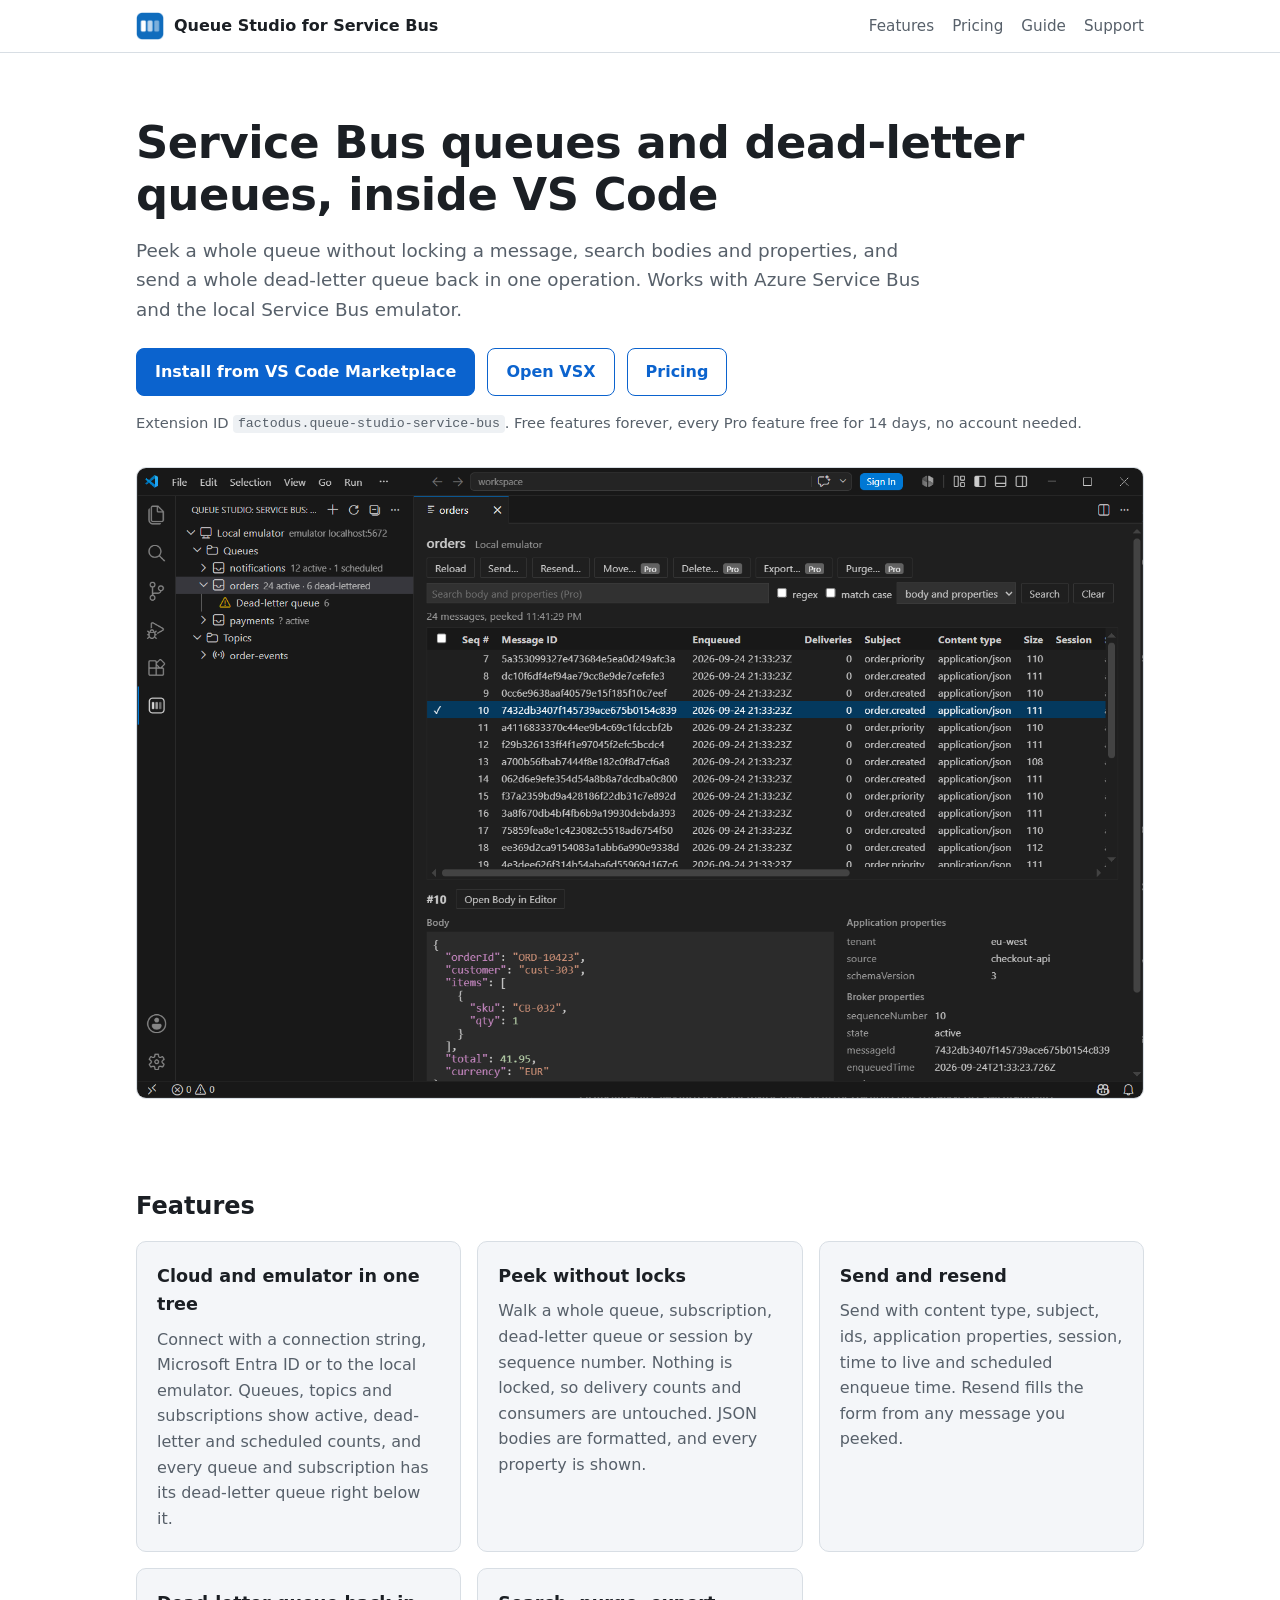
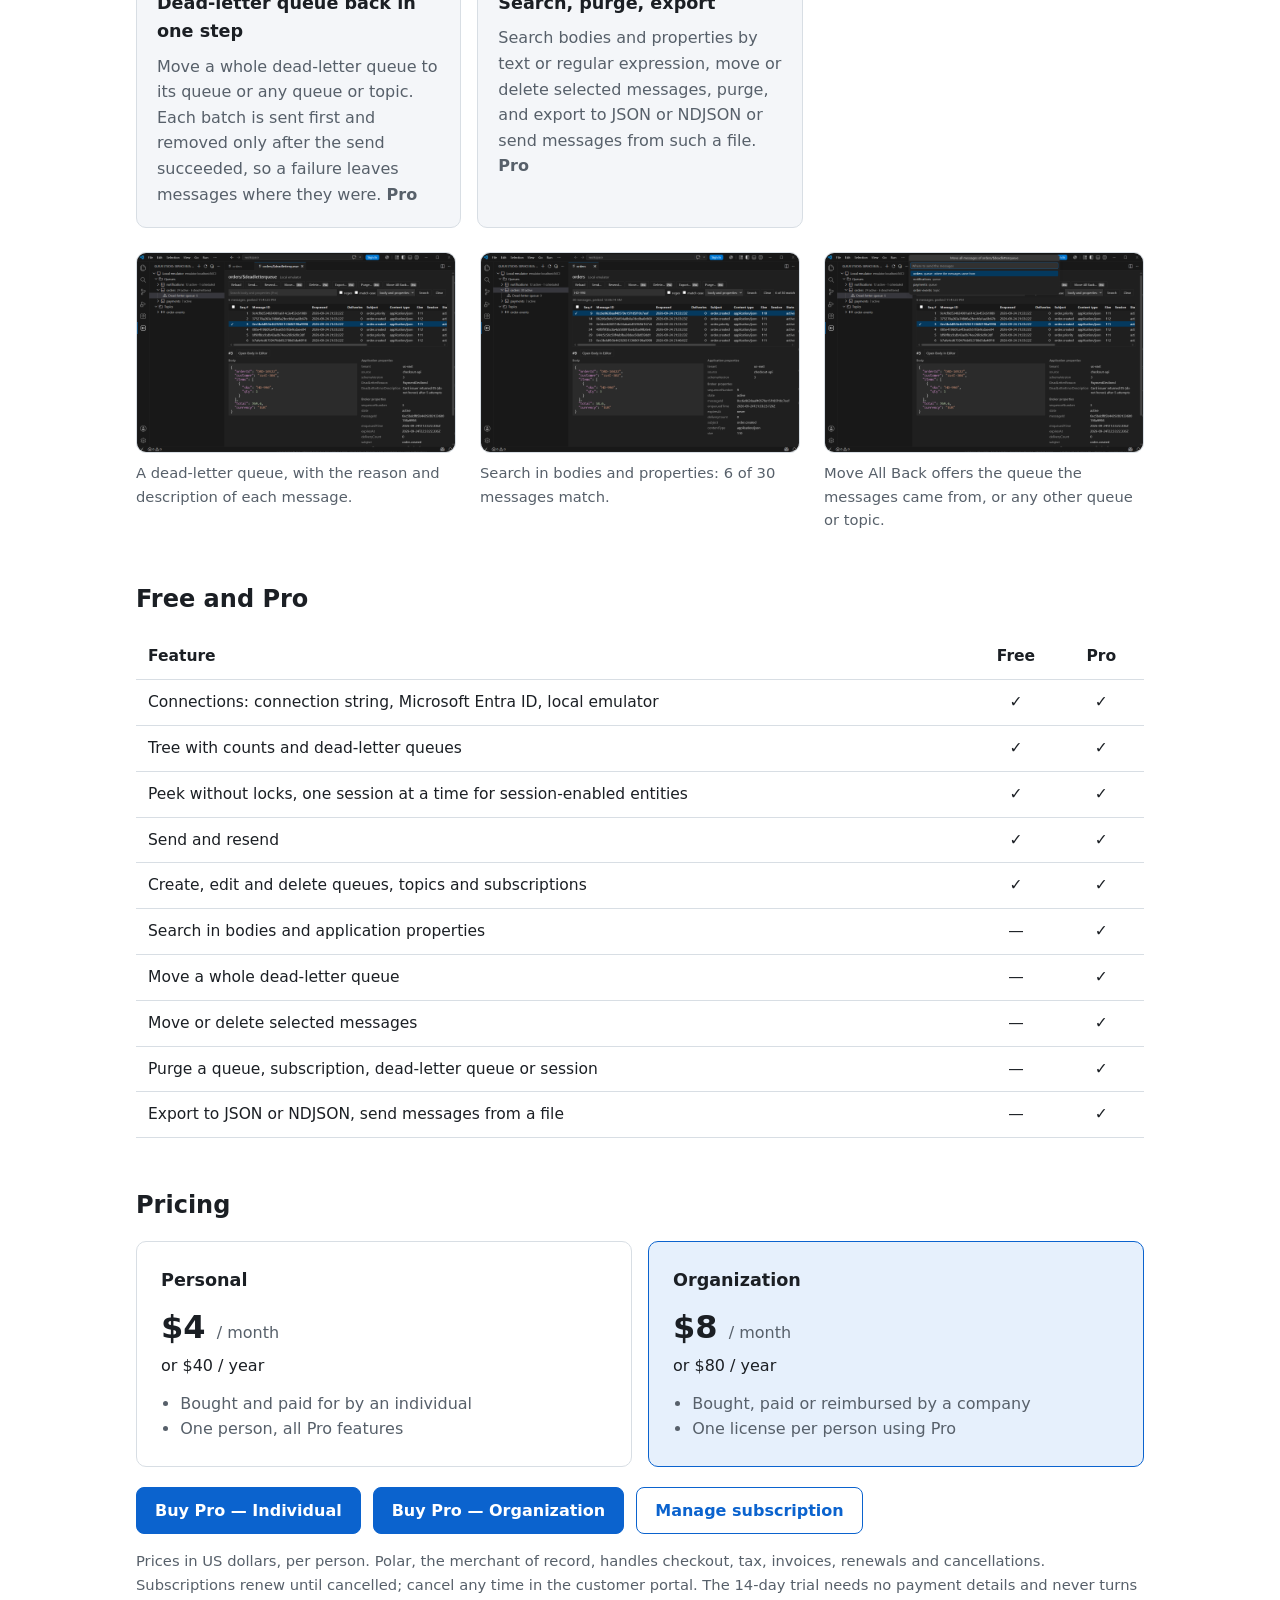
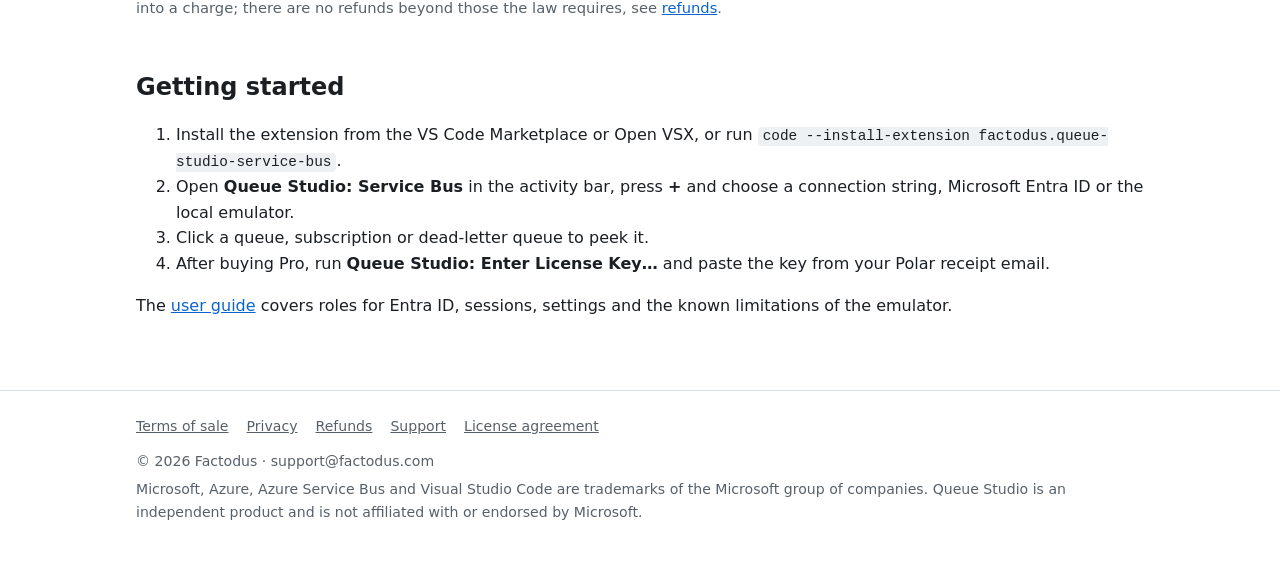
==== commit defc927f: "Contact via support@factodus.com" ====
--- a/docs/servicebus/index.html
+++ b/docs/servicebus/index.html
@@ -171,7 +171,7 @@
       <a href="support.html">Support</a>
       <a href="https://github.com/drbenzin/queue-studio-docs/blob/main/servicebus/EULA.md">License agreement</a>
     </nav>
-    <p>© 2026 Factodus · factodus@gmail.com</p>
+    <p>© 2026 Factodus · support@factodus.com</p>
     <p>Microsoft, Azure, Azure Service Bus and Visual Studio Code are trademarks of the Microsoft group of companies.
       Queue Studio is an independent product and is not affiliated with or endorsed by Microsoft.</p>
   </div>
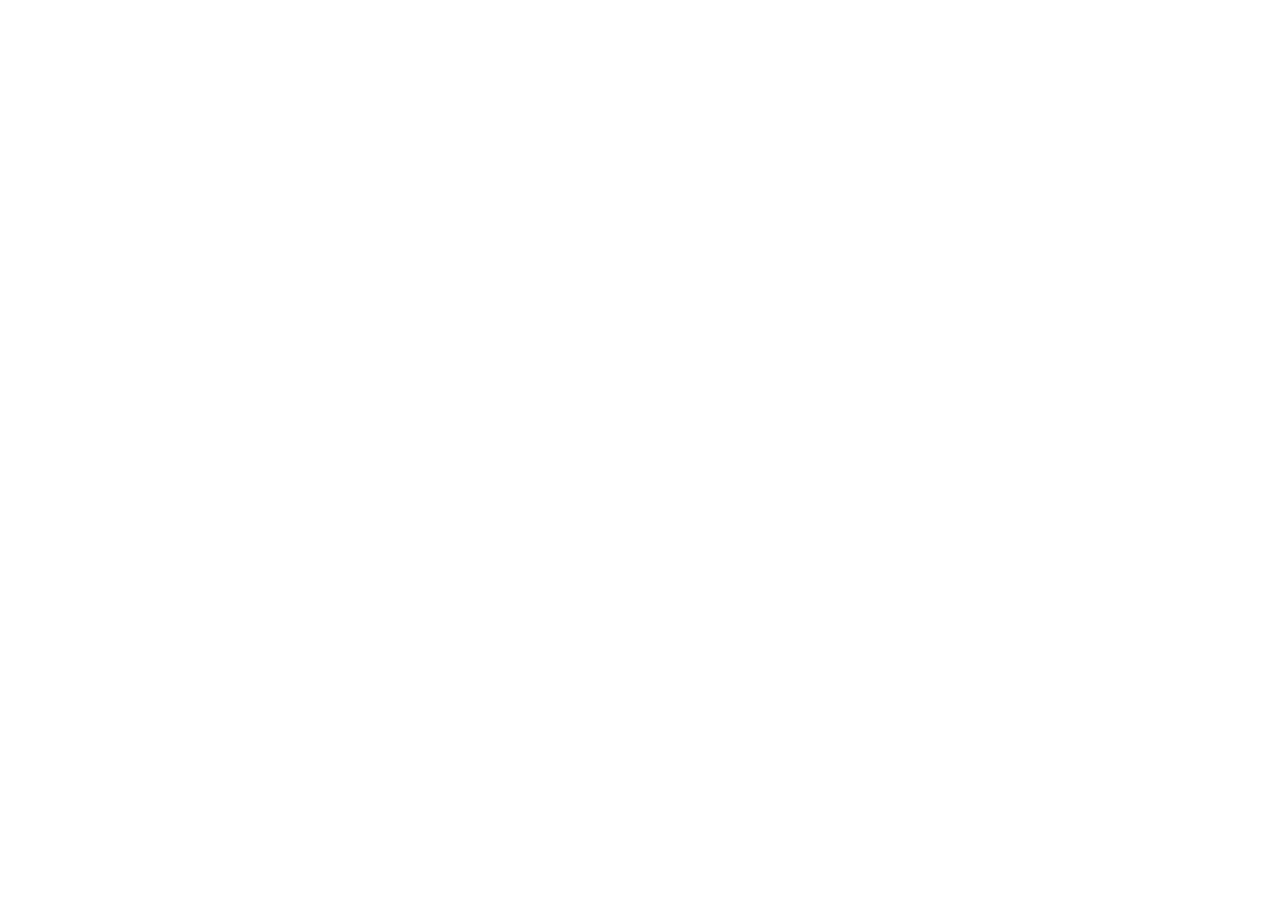
==== commit c6e84118: "Service Bus page moves to factodus.com; docs stop repeating prices docs/servicebus/index.html redire" ====
--- a/docs/servicebus/index.html
+++ b/docs/servicebus/index.html
@@ -2,179 +2,10 @@
 <html lang="en">
 <head>
 <meta charset="utf-8">
-<meta name="viewport" content="width=device-width, initial-scale=1">
-<title>Queue Studio for Service Bus</title>
-<meta name="description" content="A VS Code extension for Service Bus queues, topics and dead-letter queues: peek without locks, search, and move a whole dead-letter queue back in one operation.">
-<link rel="icon" href="icon.png">
-<link rel="stylesheet" href="style.css">
+<title>Queue Studio for Azure Service Bus</title>
+<link rel="canonical" href="https://factodus.com/queue-studio/service-bus/">
+<meta http-equiv="refresh" content="0; url=https://factodus.com/queue-studio/service-bus/">
+<script>location.replace('https://factodus.com/queue-studio/service-bus/' + location.hash);</script>
 </head>
-<body>
-<header class="site">
-  <div class="wrap">
-    <a class="brand" href="./"><img src="icon.png" alt="">Queue Studio for Service Bus</a>
-    <nav class="site">
-      <a href="#features">Features</a>
-      <a href="#pricing">Pricing</a>
-      <a href="https://github.com/drbenzin/queue-studio-docs/blob/main/servicebus/README.md">Guide</a>
-      <a href="support.html">Support</a>
-    </nav>
-  </div>
-</header>
-
-<main>
-  <div class="wrap">
-    <div class="hero">
-      <h1>Service Bus queues and dead-letter queues, inside VS Code</h1>
-      <p class="lead">Peek a whole queue without locking a message, search bodies and properties, and send a whole
-        dead-letter queue back in one operation. Works with Azure Service Bus and the local Service Bus emulator.</p>
-      <div class="actions">
-        <a class="button primary" href="https://marketplace.visualstudio.com/items?itemName=factodus.queue-studio-service-bus">Install from VS Code Marketplace</a>
-        <a class="button secondary" href="https://open-vsx.org/extension/factodus/queue-studio-service-bus">Open VSX</a>
-        <a class="button secondary" href="#pricing">Pricing</a>
-      </div>
-      <p class="note">Extension ID <code>factodus.queue-studio-service-bus</code>. Free features forever, every Pro
-        feature free for 14 days, no account needed.</p>
-      <figure class="shot">
-        <img src="images/01-messages.png" width="1584" height="992" loading="lazy" decoding="async"
-          alt="VS Code with the Queue Studio tree of an emulator namespace and the peeked messages of the orders queue: a table of 24 messages and, below it, the formatted JSON body and the properties of the selected one">
-      </figure>
-    </div>
-
-    <section id="features">
-      <h2>Features</h2>
-      <div class="features">
-        <div class="card">
-          <h3>Cloud and emulator in one tree</h3>
-          <p>Connect with a connection string, Microsoft Entra ID or to the local emulator. Queues, topics and
-            subscriptions show active, dead-letter and scheduled counts, and every queue and subscription has its
-            dead-letter queue right below it.</p>
-        </div>
-        <div class="card">
-          <h3>Peek without locks</h3>
-          <p>Walk a whole queue, subscription, dead-letter queue or session by sequence number. Nothing is locked, so
-            delivery counts and consumers are untouched. JSON bodies are formatted, and every property is shown.</p>
-        </div>
-        <div class="card">
-          <h3>Send and resend</h3>
-          <p>Send with content type, subject, ids, application properties, session, time to live and scheduled
-            enqueue time. Resend fills the form from any message you peeked.</p>
-        </div>
-        <div class="card">
-          <h3>Dead-letter queue back in one step</h3>
-          <p>Move a whole dead-letter queue to its queue or any queue or topic. Each batch is sent first and removed
-            only after the send succeeded, so a failure leaves messages where they were. <strong>Pro</strong></p>
-        </div>
-        <div class="card">
-          <h3>Search, purge, export</h3>
-          <p>Search bodies and properties by text or regular expression, move or delete selected messages, purge,
-            and export to JSON or NDJSON or send messages from such a file. <strong>Pro</strong></p>
-        </div>
-      </div>
-      <div class="shots">
-        <figure class="shot">
-          <img src="images/02-dead-letter.png" width="1584" height="992" loading="lazy" decoding="async"
-            alt="The dead-letter queue of orders with six messages; the detail pane shows the dead-letter reason PaymentDeclined and its description next to the body">
-          <figcaption>A dead-letter queue, with the reason and description of each message.</figcaption>
-        </figure>
-        <figure class="shot">
-          <img src="images/03-search.png" width="1584" height="992" loading="lazy" decoding="async"
-            alt="A search for HD-990 in the bodies and properties of the orders queue, showing 6 of 30 messages">
-          <figcaption>Search in bodies and properties: 6 of 30 messages match.</figcaption>
-        </figure>
-        <figure class="shot">
-          <img src="images/04-move-dead-letters.png" width="1584" height="992" loading="lazy" decoding="async"
-            alt="Move All Back on the orders dead-letter queue asks where to send the messages, with the orders queue they came from first, then the other queues and topics">
-          <figcaption>Move All Back offers the queue the messages came from, or any other queue or topic.</figcaption>
-        </figure>
-      </div>
-    </section>
-
-    <section id="compare">
-      <h2>Free and Pro</h2>
-      <div class="table-scroll">
-        <table>
-          <thead>
-            <tr><th>Feature</th><th class="mark">Free</th><th class="mark">Pro</th></tr>
-          </thead>
-          <tbody>
-            <tr><td>Connections: connection string, Microsoft Entra ID, local emulator</td><td class="mark">✓</td><td class="mark">✓</td></tr>
-            <tr><td>Tree with counts and dead-letter queues</td><td class="mark">✓</td><td class="mark">✓</td></tr>
-            <tr><td>Peek without locks, one session at a time for session-enabled entities</td><td class="mark">✓</td><td class="mark">✓</td></tr>
-            <tr><td>Send and resend</td><td class="mark">✓</td><td class="mark">✓</td></tr>
-            <tr><td>Create, edit and delete queues, topics and subscriptions</td><td class="mark">✓</td><td class="mark">✓</td></tr>
-            <tr><td>Search in bodies and application properties</td><td class="mark">—</td><td class="mark">✓</td></tr>
-            <tr><td>Move a whole dead-letter queue</td><td class="mark">—</td><td class="mark">✓</td></tr>
-            <tr><td>Move or delete selected messages</td><td class="mark">—</td><td class="mark">✓</td></tr>
-            <tr><td>Purge a queue, subscription, dead-letter queue or session</td><td class="mark">—</td><td class="mark">✓</td></tr>
-            <tr><td>Export to JSON or NDJSON, send messages from a file</td><td class="mark">—</td><td class="mark">✓</td></tr>
-          </tbody>
-        </table>
-      </div>
-    </section>
-
-    <section id="pricing">
-      <h2>Pricing</h2>
-      <div class="plans">
-        <div class="plan">
-          <h3>Personal</h3>
-          <div class="price">$4 <small>/ month</small></div>
-          <div>or $40 / year</div>
-          <ul>
-            <li>Bought and paid for by an individual</li>
-            <li>One person, all Pro features</li>
-          </ul>
-        </div>
-        <div class="plan highlight">
-          <h3>Organization</h3>
-          <div class="price">$8 <small>/ month</small></div>
-          <div>or $80 / year</div>
-          <ul>
-            <li>Bought, paid or reimbursed by a company</li>
-            <li>One license per person using Pro</li>
-          </ul>
-        </div>
-      </div>
-      <div class="actions">
-        <a class="button primary" href="https://buy.polar.sh/polar_cl_yC0Lf1xzwPUruwtqKIi0EPUvWp01wstoV5U4q4UPphe">Buy Pro — Individual</a>
-        <a class="button primary" href="https://buy.polar.sh/polar_cl_X8V7xfaUEL4TWr4seEx1vsEqbwVTK2GKVtiDS3iJZjh">Buy Pro — Organization</a>
-        <a class="button secondary" href="https://polar.sh/factodus/portal">Manage subscription</a>
-      </div>
-      <p class="note">Prices in US dollars, per person. Polar, the merchant of record, handles checkout, tax, invoices,
-        renewals and cancellations. Subscriptions renew until cancelled; cancel any time in the customer portal. The
-        14-day trial needs no payment details and never turns into a charge; there are no refunds beyond those the
-        law requires, see <a href="refunds.html">refunds</a>.</p>
-    </section>
-
-    <section id="start">
-      <h2>Getting started</h2>
-      <ol>
-        <li>Install the extension from the VS Code Marketplace or Open VSX, or run
-          <code>code --install-extension factodus.queue-studio-service-bus</code>.</li>
-        <li>Open <strong>Queue Studio: Service Bus</strong> in the activity bar, press <strong>+</strong> and choose
-          a connection string, Microsoft Entra ID or the local emulator.</li>
-        <li>Click a queue, subscription or dead-letter queue to peek it.</li>
-        <li>After buying Pro, run <strong>Queue Studio: Enter License Key…</strong> and paste the key from your Polar
-          receipt email.</li>
-      </ol>
-      <p>The <a href="https://github.com/drbenzin/queue-studio-docs/blob/main/servicebus/README.md">user guide</a>
-        covers roles for Entra ID, sessions, settings and the known limitations of the emulator.</p>
-    </section>
-  </div>
-</main>
-
-<footer class="site">
-  <div class="wrap">
-    <nav>
-      <a href="terms.html">Terms of sale</a>
-      <a href="privacy.html">Privacy</a>
-      <a href="refunds.html">Refunds</a>
-      <a href="support.html">Support</a>
-      <a href="https://github.com/drbenzin/queue-studio-docs/blob/main/servicebus/EULA.md">License agreement</a>
-    </nav>
-    <p>© 2026 Factodus · support@factodus.com</p>
-    <p>Microsoft, Azure, Azure Service Bus and Visual Studio Code are trademarks of the Microsoft group of companies.
-      Queue Studio is an independent product and is not affiliated with or endorsed by Microsoft.</p>
-  </div>
-</footer>
-</body>
+<body><p>Moved to <a href="https://factodus.com/queue-studio/service-bus/">https://factodus.com/queue-studio/service-bus/</a>.</p></body>
 </html>
